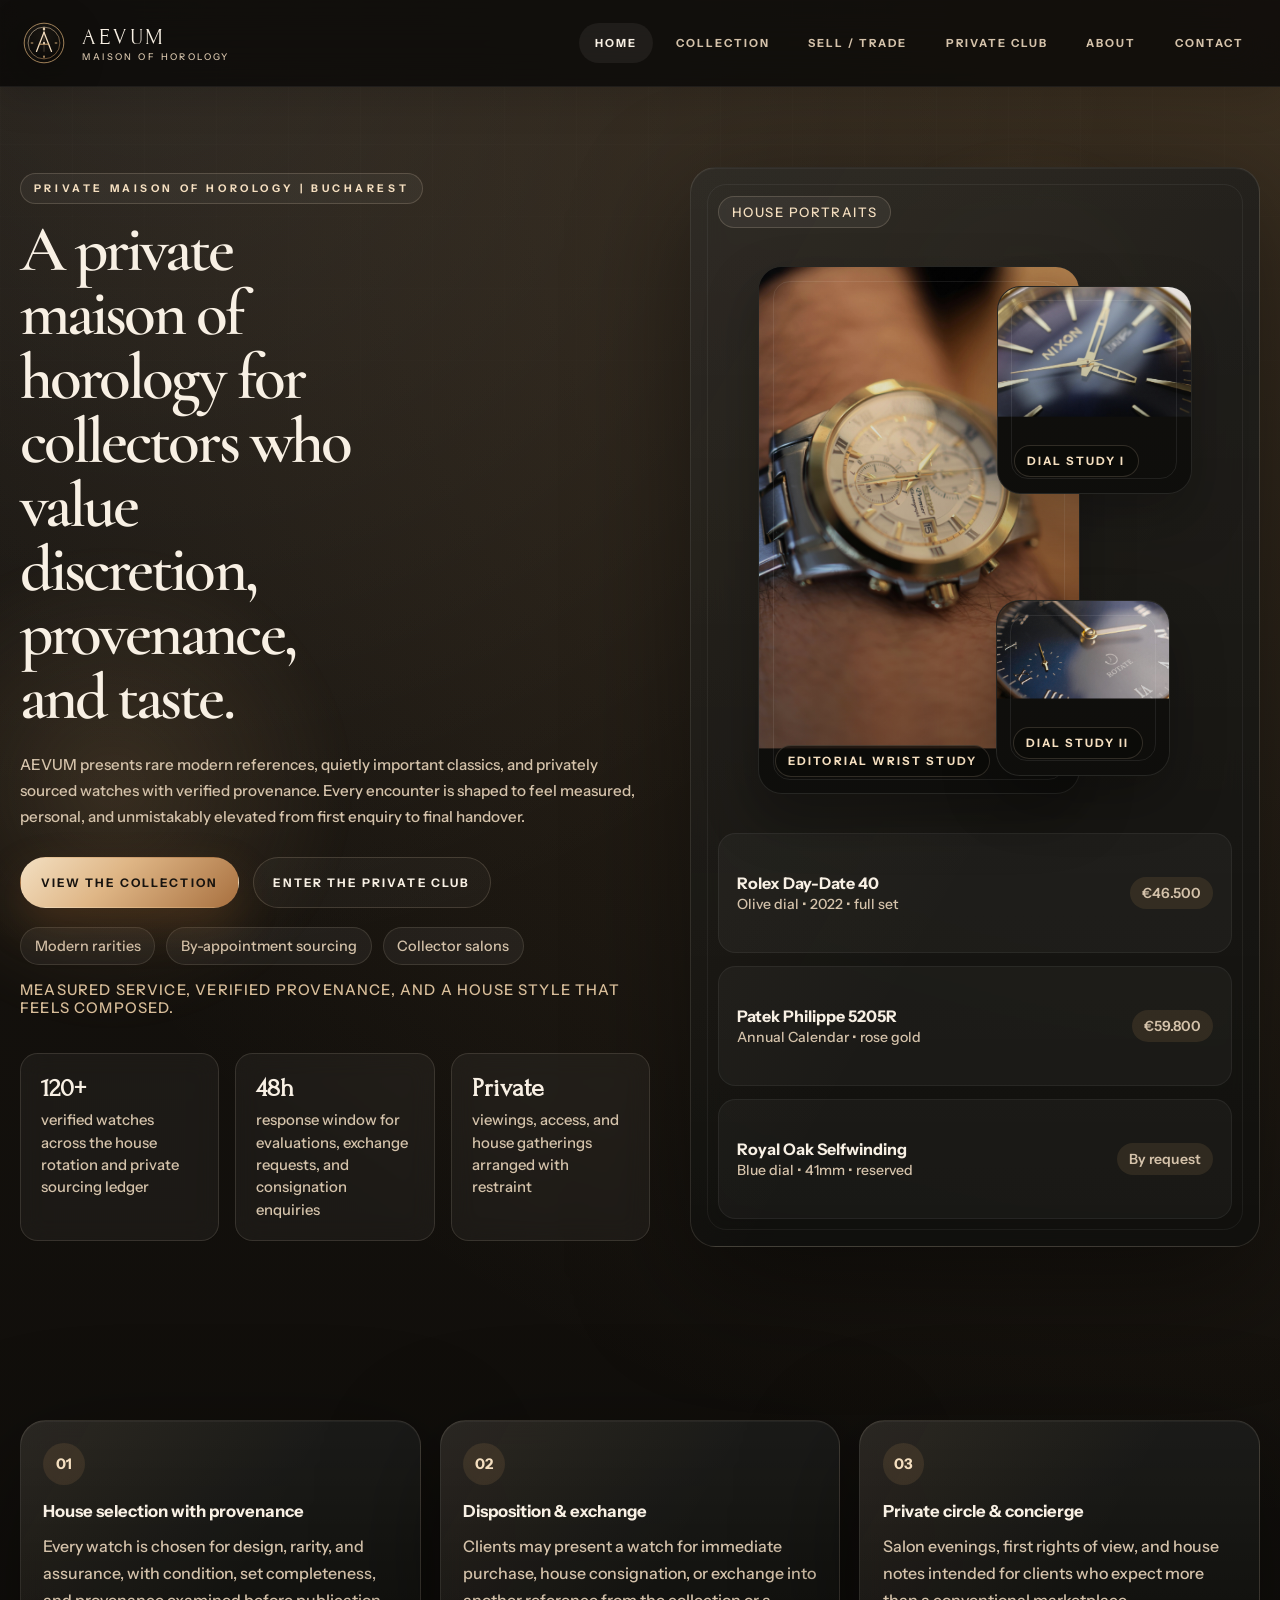
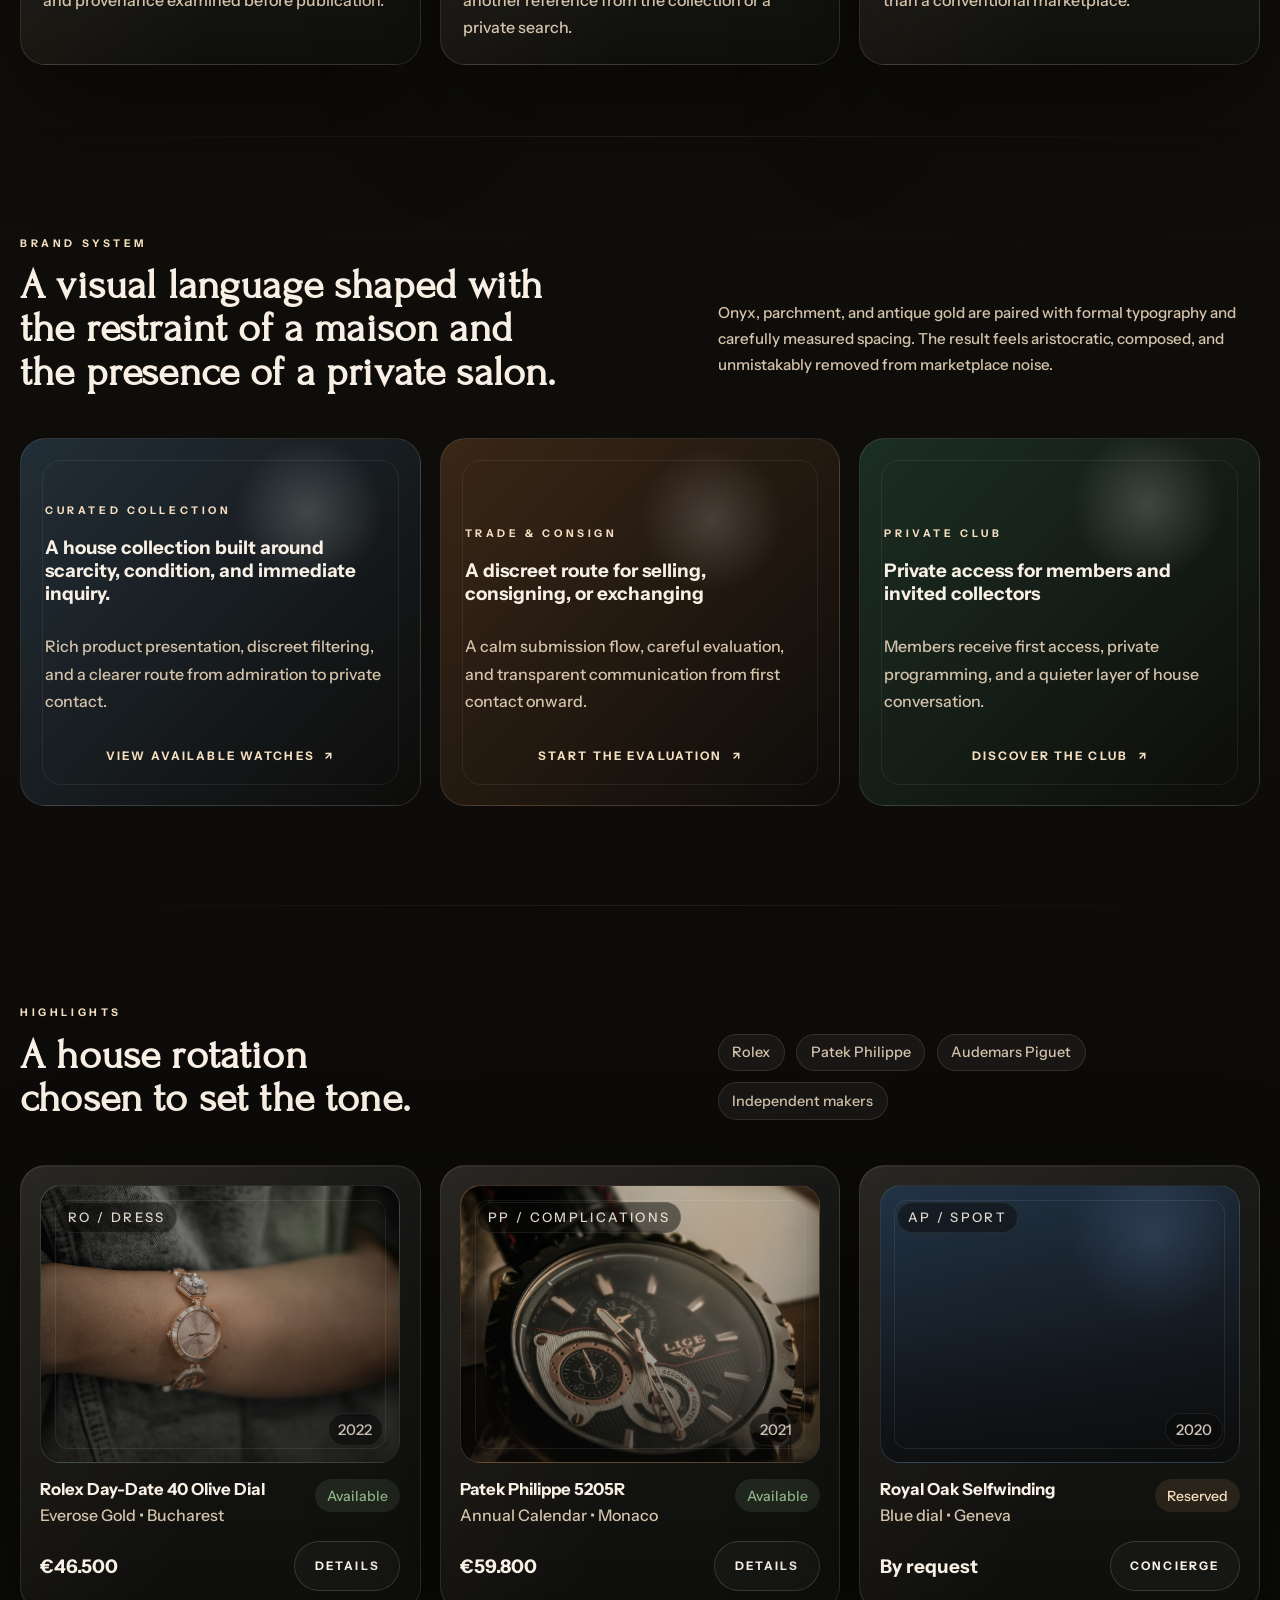
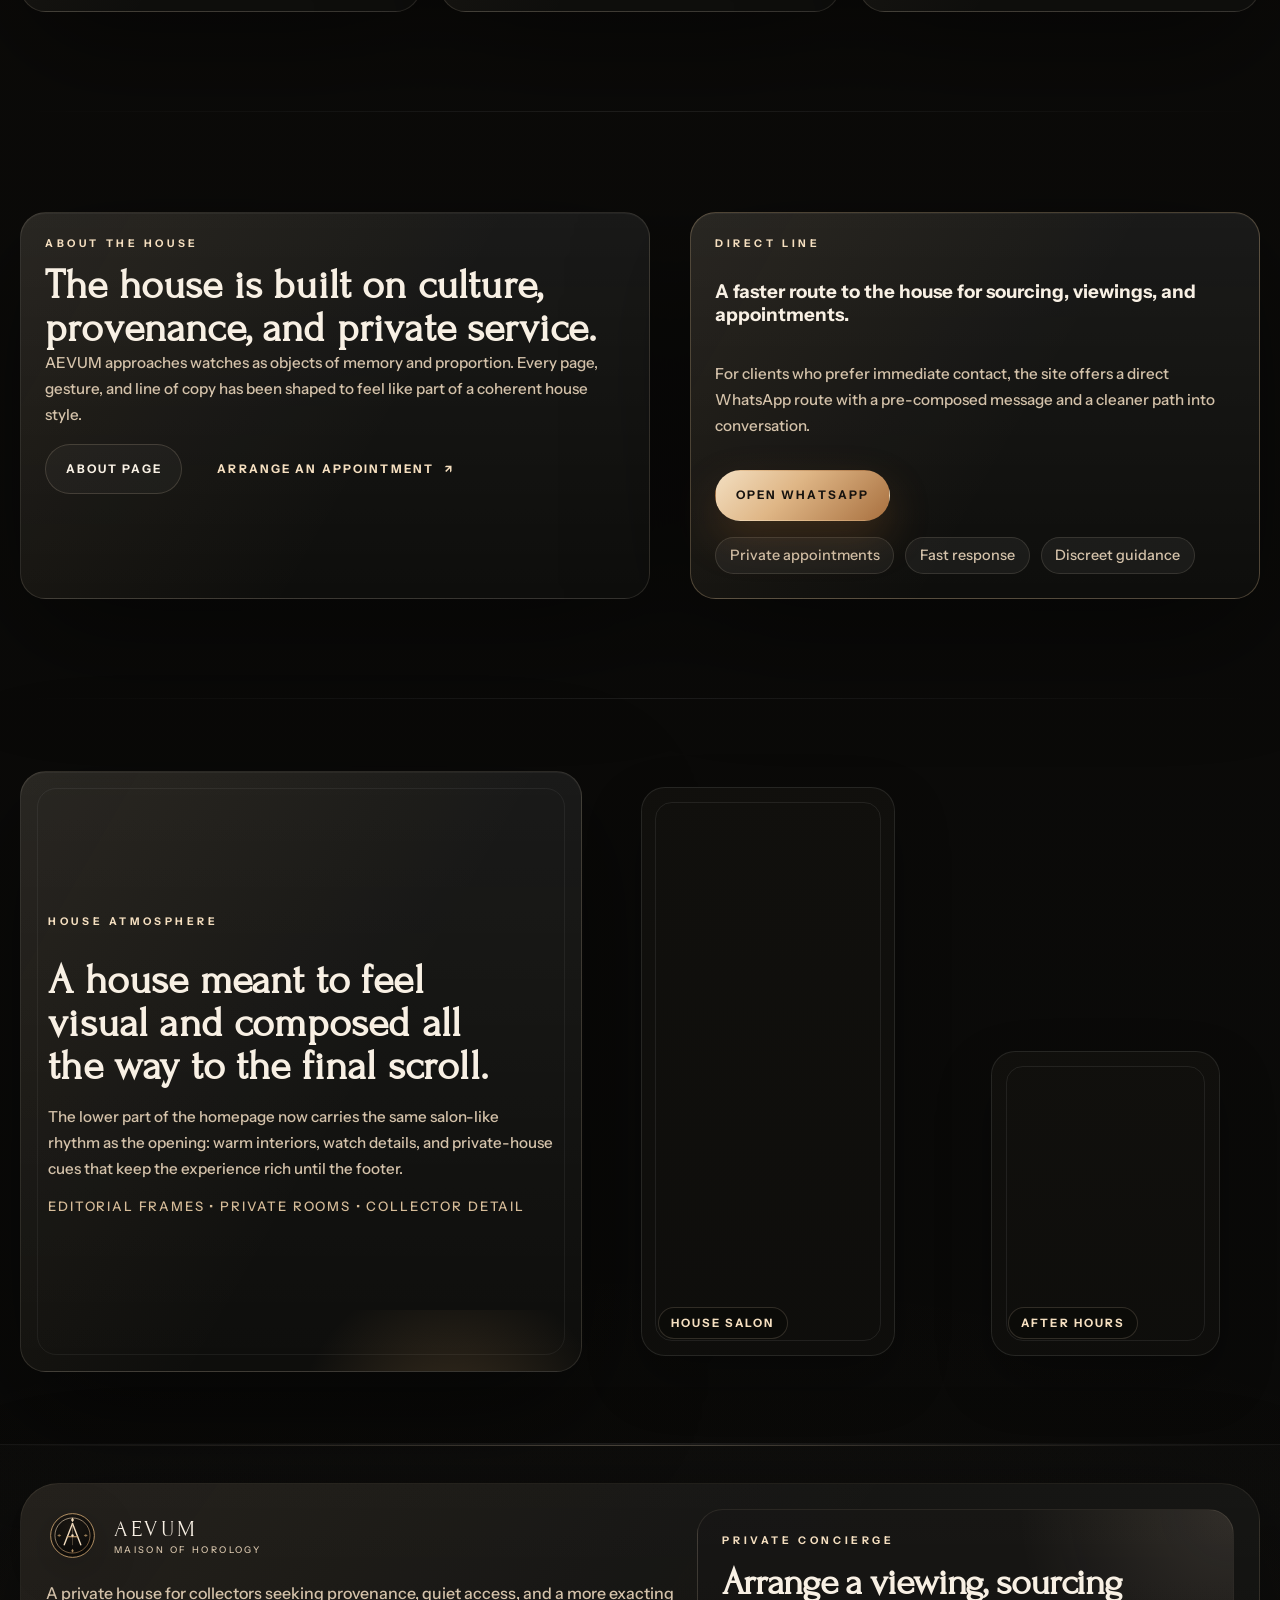
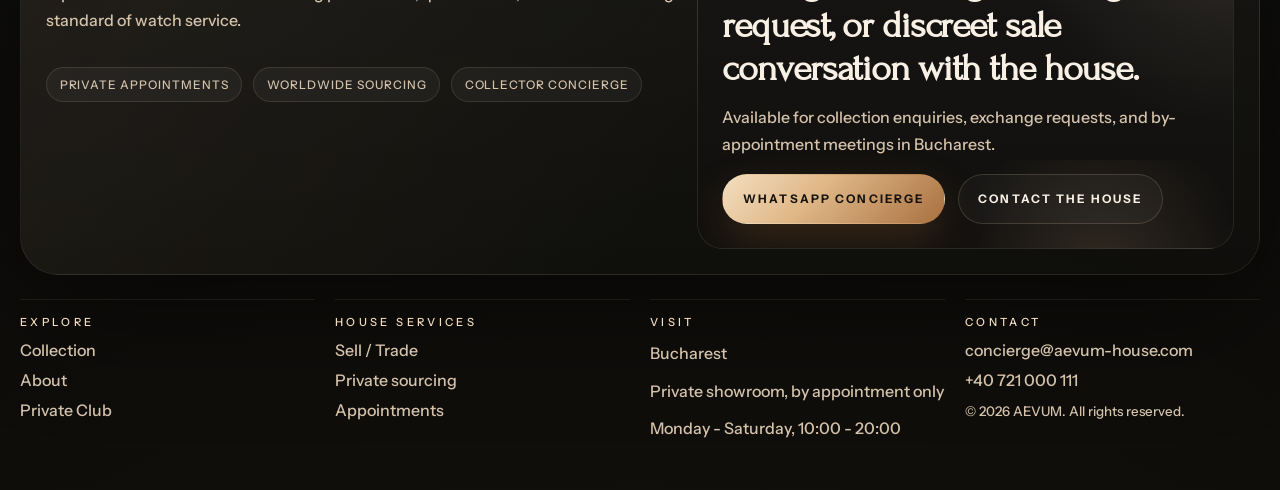
==== index.html @ 10b71a35 "Create luxury watch maison website" ====
<!DOCTYPE html>
<html lang="en">
  <head>
    <meta charset="UTF-8" />
    <meta name="viewport" content="width=device-width, initial-scale=1.0" />
    <title>AEVUM | Maison of Horology</title>
    <meta
      name="description"
      content="AEVUM is a private maison of horology for collectors seeking rare watches, verified provenance, and discreet service."
    />
    <meta name="theme-color" content="#0c0b09" />
    <meta property="og:type" content="website" />
    <meta property="og:site_name" content="AEVUM" />
    <meta property="og:title" content="AEVUM | Maison of Horology" />
    <meta
      property="og:description"
      content="AEVUM is a private maison of horology for collectors seeking rare watches, verified provenance, and discreet service."
    />
    <meta property="og:url" content="https://aevum-house.com/" />
    <meta property="og:image" content="https://aevum-house.com/assets/images/watch-dial-blue.jpg" />
    <meta property="og:image:alt" content="AEVUM luxury watch house editorial cover image." />
    <meta name="twitter:card" content="summary_large_image" />
    <meta name="twitter:title" content="AEVUM | Maison of Horology" />
    <meta
      name="twitter:description"
      content="AEVUM is a private maison of horology for collectors seeking rare watches, verified provenance, and discreet service."
    />
    <meta name="twitter:image" content="https://aevum-house.com/assets/images/watch-dial-blue.jpg" />
    <link rel="preconnect" href="https://fonts.googleapis.com" />
    <link rel="preconnect" href="https://fonts.gstatic.com" crossorigin />
    <link rel="icon" type="image/svg+xml" href="assets/images/brand-mark.svg" />
    <link rel="manifest" href="site.webmanifest" />
    <link rel="stylesheet" href="assets/styles/main.css" />
  </head>
  <body data-font-preset="grand">
    <header class="topbar">
      <div class="container nav-shell">
        <a class="brand" href="index.html" aria-label="AEVUM">
          <img class="brand-mark" src="assets/images/brand-mark.svg" alt="" />
          <span>
            <span class="brand-name">AEVUM</span>
            <span class="brand-subtitle">Maison of Horology</span>
          </span>
        </a>
        <button
          class="nav-toggle"
          type="button"
          aria-expanded="false"
          aria-controls="site-nav"
          data-nav-toggle
        >
          Menu
        </button>
        <nav class="site-nav" id="site-nav" data-site-nav>
          <a class="active" href="index.html">Home</a>
          <a href="catalog.html">Collection</a>
          <a href="sell-trade.html">Sell / Trade</a>
          <a href="club.html">Private Club</a>
          <a href="about.html">About</a>
          <a href="contact.html">Contact</a>
        </nav>
      </div>
    </header>

    <main>
      <section class="hero">
        <div class="container hero-layout">
          <div class="hero-copy" data-reveal>
            <p class="eyebrow">Private Maison of Horology | Bucharest</p>
            <h1 class="display home-hero-title">A private maison of horology for collectors who value discretion, provenance, and taste.</h1>
            <p class="lead">
              AEVUM presents rare modern references, quietly important classics, and privately sourced
              watches with verified provenance. Every encounter is shaped to feel measured, personal, and
              unmistakably elevated from first enquiry to final handover.
            </p>
            <div class="hero-actions">
              <a class="button primary" href="catalog.html">View the collection</a>
              <a class="button secondary" href="club.html">Enter the Private Club</a>
            </div>
            <div class="micro-list hero-notes">
              <span>Modern rarities</span>
              <span>By-appointment sourcing</span>
              <span>Collector salons</span>
            </div>
            <p class="hero-signoff">Measured service, verified provenance, and a house style that feels composed.</p>
            <div class="hero-stats">
              <div class="stat-card">
                <strong>120+</strong>
                <span>verified watches across the house rotation and private sourcing ledger</span>
              </div>
              <div class="stat-card">
                <strong>48h</strong>
                <span>response window for evaluations, exchange requests, and consignation enquiries</span>
              </div>
              <div class="stat-card">
                <strong>Private</strong>
                <span>viewings, access, and house gatherings arranged with restraint</span>
              </div>
            </div>
          </div>

          <div class="panel hero-panel" data-reveal>
            <span class="panel-kicker">House Portraits</span>
            <div class="photo-composition">
              <figure class="photo-frame main-shot">
                <img
                  src="assets/images/hero-wristwatch.jpg"
                  alt="A tailored sleeve and luxury wristwatch captured in warm editorial lighting."
                  loading="eager"
                  fetchpriority="high"
                />
                <figcaption class="image-label">Editorial Wrist Study</figcaption>
              </figure>
              <figure class="photo-frame floating-top">
                <img
                  src="assets/images/watch-dial-blue.jpg"
                  alt="Close study of a blue watch dial with gold markers and soft reflections."
                  loading="lazy"
                  decoding="async"
                />
                <figcaption class="image-label">Dial Study I</figcaption>
              </figure>
              <figure class="photo-frame floating-bottom">
                <img
                  src="assets/images/watch-dial-roman.jpg"
                  alt="Close study of a dark watch dial with Roman numerals and polished hands."
                  loading="lazy"
                  decoding="async"
                />
                <figcaption class="image-label">Dial Study II</figcaption>
              </figure>
            </div>
            <div class="rotator-list">
              <div class="rotator-item">
                <div>
                  <strong>Rolex Day-Date 40</strong>
                  <span>Olive dial • 2022 • full set</span>
                </div>
                <span class="price-tag">€46.500</span>
              </div>
              <div class="rotator-item">
                <div>
                  <strong>Patek Philippe 5205R</strong>
                  <span>Annual Calendar • rose gold</span>
                </div>
                <span class="price-tag">€59.800</span>
              </div>
              <div class="rotator-item">
                <div>
                  <strong>Royal Oak Selfwinding</strong>
                  <span>Blue dial • 41mm • reserved</span>
                </div>
                <span class="price-tag">By request</span>
              </div>
            </div>
          </div>
        </div>
      </section>

      <section class="section compact">
        <div class="container">
          <div class="feature-grid">
            <article class="feature-card" data-reveal>
              <span class="feature-icon">01</span>
              <h3>House selection with provenance</h3>
              <p>
                Every watch is chosen for design, rarity, and assurance, with condition, set completeness,
                and provenance examined before publication.
              </p>
            </article>
            <article class="feature-card" data-reveal>
              <span class="feature-icon">02</span>
              <h3>Disposition & exchange</h3>
              <p>
                Clients may present a watch for immediate purchase, house consignation, or exchange into
                another reference from the collection or a private search.
              </p>
            </article>
            <article class="feature-card" data-reveal>
              <span class="feature-icon">03</span>
              <h3>Private circle & concierge</h3>
              <p>
                Salon evenings, first rights of view, and house notes intended for clients who expect more
                than a conventional marketplace.
              </p>
            </article>
          </div>
        </div>
      </section>

      <section class="section">
        <div class="container">
          <div class="section-head">
            <div data-reveal>
              <p class="eyebrow">Brand System</p>
              <h2 class="section-title">A visual language shaped with the restraint of a maison and the presence of a private salon.</h2>
            </div>
            <p class="section-intro" data-reveal>
              Onyx, parchment, and antique gold are paired with formal typography and carefully measured
              spacing. The result feels aristocratic, composed, and unmistakably removed from marketplace noise.
            </p>
          </div>

          <div class="showcase-grid">
            <a class="showcase-card catalog" href="catalog.html" data-reveal>
              <p class="eyebrow">Curated Collection</p>
              <h3>A house collection built around scarcity, condition, and immediate inquiry.</h3>
              <p>
                Rich product presentation, discreet filtering, and a clearer route from admiration to private contact.
              </p>
              <span class="button ghost">View available watches</span>
            </a>
            <a class="showcase-card trade" href="sell-trade.html" data-reveal>
              <p class="eyebrow">Trade & Consign</p>
              <h3>A discreet route for selling, consigning, or exchanging</h3>
              <p>
                A calm submission flow, careful evaluation, and transparent communication from first contact onward.
              </p>
              <span class="button ghost">Start the evaluation</span>
            </a>
            <a class="showcase-card club" href="club.html" data-reveal>
              <p class="eyebrow">Private Club</p>
              <h3>Private access for members and invited collectors</h3>
              <p>
                Members receive first access, private programming, and a quieter layer of house conversation.
              </p>
              <span class="button ghost">Discover the club</span>
            </a>
          </div>
        </div>
      </section>

      <section class="section">
        <div class="container">
          <div class="split-head">
            <div data-reveal>
              <p class="eyebrow">Highlights</p>
              <h2 class="section-title">A house rotation chosen to set the tone.</h2>
            </div>
            <div class="pill-row" data-reveal>
              <span class="pill">Rolex</span>
              <span class="pill">Patek Philippe</span>
              <span class="pill">Audemars Piguet</span>
              <span class="pill">Independent makers</span>
            </div>
          </div>

          <div class="grid-3">
            <article class="catalog-card" data-reveal>
              <div class="watch-art olive" style="--watch-position: center 36%;">
                <img
                  src="assets/images/watches/rolex-day-date.jpg"
                  alt="Luxury watch photograph selected to represent the Rolex Day-Date 40 Olive Dial."
                  loading="lazy"
                  decoding="async"
                />
                <span class="watch-sigil">RO / Dress</span>
                <span class="watch-year">2022</span>
              </div>
              <div class="catalog-meta">
                <div>
                  <h3>Rolex Day-Date 40 Olive Dial</h3>
                  <p>Everose Gold • Bucharest</p>
                </div>
                <span class="status-badge">Available</span>
              </div>
              <div class="card-footer">
                <strong>€46.500</strong>
                <a class="button secondary" href="catalog.html">Details</a>
              </div>
            </article>
            <article class="catalog-card" data-reveal>
              <div class="watch-art gold" style="--watch-position: center 44%;">
                <img
                  src="assets/images/watches/patek-5205r.jpg"
                  alt="Representative luxury watch photograph for the Patek Philippe 5205R."
                  loading="lazy"
                  decoding="async"
                />
                <span class="watch-sigil">PP / Complications</span>
                <span class="watch-year">2021</span>
              </div>
              <div class="catalog-meta">
                <div>
                  <h3>Patek Philippe 5205R</h3>
                  <p>Annual Calendar • Monaco</p>
                </div>
                <span class="status-badge">Available</span>
              </div>
              <div class="card-footer">
                <strong>€59.800</strong>
                <a class="button secondary" href="catalog.html">Details</a>
              </div>
            </article>
            <article class="catalog-card" data-reveal>
              <div class="watch-art blue" style="--watch-position: center 42%;">
                <img
                  src="assets/images/watches/ap-royal-oak.jpg"
                  alt="Representative luxury watch photograph for the Audemars Piguet Royal Oak Selfwinding."
                  loading="lazy"
                  decoding="async"
                />
                <span class="watch-sigil">AP / Sport</span>
                <span class="watch-year">2020</span>
              </div>
              <div class="catalog-meta">
                <div>
                  <h3>Royal Oak Selfwinding</h3>
                  <p>Blue dial • Geneva</p>
                </div>
                <span class="status-badge reserved">Reserved</span>
              </div>
              <div class="card-footer">
                <strong>By request</strong>
                <a class="button secondary" href="contact.html">Concierge</a>
              </div>
            </article>
          </div>
        </div>
      </section>

      <section class="section">
        <div class="container cta-grid">
          <div class="cta-card" data-reveal>
            <p class="eyebrow">About the House</p>
            <h2 class="section-title">The house is built on culture, provenance, and private service.</h2>
            <p class="section-intro">
              AEVUM approaches watches as objects of memory and proportion. Every page, gesture, and line
              of copy has been shaped to feel like part of a coherent house style.
            </p>
            <div class="cta-actions">
              <a class="button secondary" href="about.html">About page</a>
              <a class="button ghost" href="contact.html">Arrange an appointment</a>
            </div>
          </div>
          <div class="whatsapp-card" data-reveal>
            <p class="eyebrow">Direct Line</p>
            <h3>A faster route to the house for sourcing, viewings, and appointments.</h3>
            <p class="section-intro">
              For clients who prefer immediate contact, the site offers a direct WhatsApp route with a
              pre-composed message and a cleaner path into conversation.
            </p>
            <a
              class="button primary"
              href="https://wa.me/40721000111?text=Hello%20AEVUM%2C%20I%20would%20like%20to%20discuss%20a%20watch."
              target="_blank"
              rel="noreferrer"
            >
              Open WhatsApp
            </a>
            <div class="trust-list">
              <span>Private appointments</span>
              <span>Fast response</span>
              <span>Discreet guidance</span>
            </div>
          </div>
        </div>
      </section>

      <section class="section compact">
        <div class="container closing-editorial">
          <div class="panel closing-copy" data-reveal>
            <p class="eyebrow">House Atmosphere</p>
            <h2 class="section-title">A house meant to feel visual and composed all the way to the final scroll.</h2>
            <p class="section-intro">
              The lower part of the homepage now carries the same salon-like rhythm as the opening: warm
              interiors, watch details, and private-house cues that keep the experience rich until the footer.
            </p>
            <p class="closing-note">Editorial frames • private rooms • collector detail</p>
          </div>
          <div class="closing-visual">
            <figure class="photo-frame" data-reveal>
              <img
                src="assets/images/showroom-lounge.jpg"
                alt="An elegant showroom interior prepared for private watch appointments."
                loading="lazy"
                decoding="async"
              />
              <figcaption class="image-label">House Salon</figcaption>
            </figure>
            <div class="closing-stack">
              <figure class="photo-frame" data-reveal>
                <img
                  src="assets/images/watch-dial-blue.jpg"
                  alt="A close study of a blue luxury watch dial with polished gold markers."
                  loading="lazy"
                  decoding="async"
                />
                <figcaption class="image-label">Signature Detail</figcaption>
              </figure>
              <figure class="photo-frame" data-reveal>
                <img
                  src="assets/images/private-lounge.jpg"
                  alt="A softly lit private lounge with an intimate members-club atmosphere."
                  loading="lazy"
                  decoding="async"
                />
                <figcaption class="image-label">After Hours</figcaption>
              </figure>
            </div>
          </div>
        </div>
      </section>
    </main>

    <footer class="footer">
      <div class="container footer-shell">
        <div class="footer-top">
          <div class="footer-brand-block">
            <a class="brand footer-brand" href="index.html" aria-label="AEVUM">
              <img class="brand-mark" src="assets/images/brand-mark.svg" alt="" />
              <span>
                <span class="brand-name">AEVUM</span>
                <span class="brand-subtitle">Maison of Horology</span>
              </span>
            </a>
            <p class="footer-copy">
              A private house for collectors seeking provenance, quiet access, and a more exacting standard of watch service.
            </p>
            <div class="footer-badges">
              <span>Private appointments</span>
              <span>Worldwide sourcing</span>
              <span>Collector concierge</span>
            </div>
          </div>
          <div class="footer-invite">
            <p class="eyebrow">Private Concierge</p>
            <h2>Arrange a viewing, sourcing request, or discreet sale conversation with the house.</h2>
            <p class="footer-meta-line">
              Available for collection enquiries, exchange requests, and by-appointment meetings in Bucharest.
            </p>
            <div class="footer-actions">
              <a
                class="button primary"
                href="https://wa.me/40721000111?text=Hello%20AEVUM%2C%20I%20would%20like%20to%20arrange%20a%20private%20appointment."
                target="_blank"
                rel="noreferrer"
              >
                WhatsApp concierge
              </a>
              <a class="button secondary" href="contact.html">Contact the house</a>
            </div>
          </div>
        </div>
        <div class="footer-bottom">
          <div class="footer-column">
            <p class="footer-heading">Explore</p>
            <a href="catalog.html">Collection</a>
            <a href="about.html">About</a>
            <a href="club.html">Private Club</a>
          </div>
          <div class="footer-column">
            <p class="footer-heading">House Services</p>
            <a href="sell-trade.html">Sell / Trade</a>
            <a href="contact.html">Private sourcing</a>
            <a href="contact.html">Appointments</a>
          </div>
          <div class="footer-column">
            <p class="footer-heading">Visit</p>
            <span class="footer-meta-line">Bucharest</span>
            <span class="footer-meta-line">Private showroom, by appointment only</span>
            <span class="footer-meta-line">Monday - Saturday, 10:00 - 20:00</span>
          </div>
          <div class="footer-column">
            <p class="footer-heading">Contact</p>
            <a href="mailto:concierge@aevum-house.com">concierge@aevum-house.com</a>
            <a href="https://wa.me/40721000111" target="_blank" rel="noreferrer">+40 721 000 111</a>
            <small>© <span data-year></span> AEVUM. All rights reserved.</small>
          </div>
        </div>
      </div>
    </footer>

    <script src="assets/scripts/site.js"></script>
  </body>
</html>
---- assets/styles/main.css ----
@import url("https://fonts.googleapis.com/css2?family=Bodoni+Moda:opsz,wght@6..96,500;6..96,600;6..96,700;6..96,800&family=Cormorant+Garamond:wght@500;600;700&family=Forum&family=Hanken+Grotesk:wght@400;500;600;700;800&family=Instrument+Sans:wght@400;500;600;700&family=Prata&display=swap");

:root {
  --bg: #0c0b09;
  --bg-2: #15120e;
  --surface: rgba(24, 21, 17, 0.88);
  --surface-strong: rgba(18, 17, 15, 0.96);
  --panel: rgba(255, 255, 255, 0.05);
  --panel-strong: rgba(255, 255, 255, 0.1);
  --line: rgba(249, 236, 214, 0.12);
  --line-strong: rgba(249, 236, 214, 0.2);
  --text: #f8f0e4;
  --muted: #cab89d;
  --accent: #d8ab72;
  --accent-strong: #f2d5ad;
  --accent-deep: #8c5b31;
  --success: #90ba8d;
  --danger: #d28d7b;
  --shadow: 0 30px 90px rgba(0, 0, 0, 0.42);
  --radius-sm: 0.75rem;
  --radius-md: 1.1rem;
  --radius-lg: 1.6rem;
  --radius-xl: 2.2rem;
  --container: min(1240px, calc(100% - 2rem));
  --font-display: "Bodoni Moda", "Didot", "Baskerville", "Times New Roman", serif;
  --font-body: "Instrument Sans", "Avenir Next", "Segoe UI", "Helvetica Neue", sans-serif;
  --display-line: 0.94;
  --display-spacing: -0.035em;
  --title-line: 0.98;
  --title-spacing: -0.03em;
  --brand-spacing: 0.08em;
}

/* Swap data-font-preset on <body> to compare luxury directions. */
body[data-font-preset="editorial"] {
  --font-display: "Bodoni Moda", "Didot", "Baskerville", "Times New Roman", serif;
  --font-body: "Instrument Sans", "Avenir Next", "Segoe UI", "Helvetica Neue", sans-serif;
  --display-line: 0.94;
  --display-spacing: -0.035em;
  --title-line: 0.98;
  --title-spacing: -0.03em;
  --brand-spacing: 0.08em;
}

body[data-font-preset="quiet"] {
  --font-display: "Cormorant Garamond", "Iowan Old Style", "Palatino Linotype", "Book Antiqua", serif;
  --font-body: "Hanken Grotesk", "Avenir Next", "Segoe UI", "Helvetica Neue", sans-serif;
  --display-line: 0.9;
  --display-spacing: -0.05em;
  --title-line: 0.95;
  --title-spacing: -0.04em;
  --brand-spacing: 0.12em;
}

body[data-font-preset="grand"] {
  --font-display: "Forum", "Prata", "Didot", "Baskerville", "Times New Roman", serif;
  --font-body: "Instrument Sans", "Hanken Grotesk", "Avenir Next", "Segoe UI", "Helvetica Neue", sans-serif;
  --display-line: 0.92;
  --display-spacing: 0.005em;
  --title-line: 1.02;
  --title-spacing: 0.004em;
  --brand-spacing: 0.12em;
  --accent: #deb686;
  --accent-strong: #f5dfc0;
  --muted: #d4c2aa;
  --shadow: 0 36px 120px rgba(0, 0, 0, 0.46);
}

body[data-font-preset="grand"] .topbar {
  background: rgba(10, 9, 8, 0.82);
}

body[data-font-preset="grand"] .topbar.is-scrolled {
  background: rgba(8, 7, 6, 0.94);
}

body[data-font-preset="grand"] .eyebrow {
  font-size: 0.66rem;
  letter-spacing: 0.34em;
  color: var(--accent-strong);
}

body[data-font-preset="grand"] .site-nav a,
body[data-font-preset="grand"] .button,
body[data-font-preset="grand"] .brand-subtitle {
  letter-spacing: 0.18em;
}

body[data-font-preset="grand"] .display {
  font-size: clamp(2.9rem, 5.9vw, 5.8rem);
}

body[data-font-preset="grand"] .home-hero-title {
  font-size: clamp(2.55rem, 5.1vw, 4.85rem);
  line-height: 0.98;
  letter-spacing: -0.045em;
}

body[data-font-preset="grand"] .section-title {
  font-size: clamp(1.95rem, 3.3vw, 3.15rem);
}

body[data-font-preset="grand"] .section-intro,
body[data-font-preset="grand"] .lede,
body[data-font-preset="grand"] .lead,
body[data-font-preset="grand"] .page-intro p {
  font-size: 0.95rem;
  line-height: 1.72;
}

body[data-font-preset="grand"] .site-nav a {
  font-size: 0.7rem;
}

body[data-font-preset="grand"] .button {
  min-height: 3.15rem;
  padding: 0.88rem 1.22rem;
  font-size: 0.74rem;
}

body[data-font-preset="grand"] .brand-name {
  font-size: 1.42rem;
}

body[data-font-preset="grand"] .brand-subtitle {
  font-size: 0.58rem;
  letter-spacing: 0.26em;
}

body[data-font-preset="grand"] .feature-card h3,
body[data-font-preset="grand"] .event-card h3,
body[data-font-preset="grand"] .membership-card h3,
body[data-font-preset="grand"] .info-card h3,
body[data-font-preset="grand"] .timeline-card h3,
body[data-font-preset="grand"] .card h3,
body[data-font-preset="grand"] .quote-card h3,
body[data-font-preset="grand"] .catalog-meta h3 {
  font-size: 1.04rem;
}

body[data-font-preset="grand"] .quote-card blockquote {
  font-size: clamp(1.55rem, 2.7vw, 2.2rem);
}

body[data-font-preset="grand"] .page-intro,
body[data-font-preset="grand"] .panel,
body[data-font-preset="grand"] .card,
body[data-font-preset="grand"] .feature-card,
body[data-font-preset="grand"] .event-card,
body[data-font-preset="grand"] .membership-card,
body[data-font-preset="grand"] .info-card,
body[data-font-preset="grand"] .timeline-card,
body[data-font-preset="grand"] .quote-card,
body[data-font-preset="grand"] .catalog-card,
body[data-font-preset="grand"] .form-card,
body[data-font-preset="grand"] .contact-panel,
body[data-font-preset="grand"] .cta-card,
body[data-font-preset="grand"] .whatsapp-card {
  background:
    linear-gradient(180deg, rgba(255, 255, 255, 0.07), rgba(255, 255, 255, 0.02)),
    linear-gradient(120deg, rgba(222, 182, 134, 0.08), transparent 58%),
    rgba(10, 10, 8, 0.84);
  box-shadow: var(--shadow), inset 0 1px 0 rgba(255, 255, 255, 0.045);
}

body[data-font-preset="grand"] .page-intro {
  position: relative;
  overflow: hidden;
}

body[data-font-preset="grand"] .page-intro::before {
  content: "";
  position: absolute;
  inset: 0.95rem;
  border-radius: calc(var(--radius-xl) - 0.45rem);
  border: 1px solid rgba(245, 223, 192, 0.12);
  pointer-events: none;
}

body[data-font-preset="grand"] .button.primary {
  background: linear-gradient(135deg, #f3dfc1 0%, #dfb686 42%, #a8703f 100%);
  box-shadow: 0 18px 42px rgba(142, 90, 40, 0.3);
}

body[data-font-preset="grand"] .button.secondary {
  background: rgba(255, 255, 255, 0.03);
  border-color: rgba(245, 223, 192, 0.16);
}

body[data-font-preset="grand"] .hero-copy .eyebrow,
body[data-font-preset="grand"] .panel-kicker,
body[data-font-preset="grand"] .status-badge,
body[data-font-preset="grand"] .status-badge.reserved,
body[data-font-preset="grand"] .price-tag {
  border-color: rgba(245, 223, 192, 0.18);
}

body[data-font-preset="grand"] .showcase-card {
  min-height: 23rem;
}

body[data-font-preset="grand"] .quote-card blockquote {
  font-size: clamp(1.7rem, 3vw, 2.5rem);
  line-height: 1.14;
}

*,
*::before,
*::after {
  box-sizing: border-box;
}

html {
  scroll-behavior: smooth;
}

body {
  margin: 0;
  min-height: 100vh;
  font-family: var(--font-body);
  font-weight: 500;
  color: var(--text);
  background:
    radial-gradient(circle at top right, rgba(216, 171, 114, 0.2), transparent 28%),
    radial-gradient(circle at 12% 0%, rgba(255, 255, 255, 0.08), transparent 18%),
    radial-gradient(circle at 50% 120%, rgba(216, 171, 114, 0.08), transparent 30%),
    linear-gradient(180deg, #17130e 0%, var(--bg) 50%, #090908 100%);
  position: relative;
  overflow-x: hidden;
}

body::before {
  content: "";
  position: fixed;
  inset: 0;
  pointer-events: none;
  background-image:
    linear-gradient(rgba(255, 255, 255, 0.025) 1px, transparent 1px),
    linear-gradient(90deg, rgba(255, 255, 255, 0.025) 1px, transparent 1px);
  background-size: 72px 72px;
  mask-image: linear-gradient(180deg, rgba(0, 0, 0, 0.55), transparent 85%);
}

body::after {
  content: "";
  position: fixed;
  inset: auto auto -10rem -10rem;
  width: 34rem;
  height: 34rem;
  border-radius: 50%;
  background: radial-gradient(circle, rgba(216, 171, 114, 0.16), transparent 62%);
  pointer-events: none;
  filter: blur(10px);
}

::selection {
  background: rgba(209, 160, 100, 0.3);
}

h1,
h2,
h3,
h4,
p {
  margin-top: 0;
}

h1,
h2 {
  font-family: var(--font-display);
  font-optical-sizing: auto;
  letter-spacing: -0.03em;
}

a {
  color: inherit;
  text-decoration: none;
}

img {
  display: block;
  max-width: 100%;
}

button,
input,
select,
textarea {
  font: inherit;
}

button {
  border: 0;
  cursor: pointer;
}

main {
  display: block;
}

.container {
  width: var(--container);
  margin-inline: auto;
}

.section {
  padding: 6.25rem 0;
  position: relative;
}

.section.compact {
  padding: 4.5rem 0;
}

.section::after {
  content: "";
  position: absolute;
  left: 50%;
  bottom: 0;
  width: min(100%, 1240px);
  height: 1px;
  transform: translateX(-50%);
  background: linear-gradient(90deg, transparent, rgba(255, 255, 255, 0.08), transparent);
}

.eyebrow {
  margin: 0 0 0.9rem;
  color: var(--accent-strong);
  font-size: 0.76rem;
  font-weight: 700;
  letter-spacing: 0.28em;
  text-transform: uppercase;
}

.display {
  margin: 0;
  font-family: var(--font-display);
  font-size: clamp(3.3rem, 6.8vw, 6.6rem);
  line-height: var(--display-line);
  letter-spacing: var(--display-spacing);
  text-wrap: balance;
}

.home-hero-title {
  font-family: "Cormorant Garamond", "Forum", "Prata", "Didot", serif;
  font-size: clamp(2.7rem, 5.6vw, 5.1rem);
  font-weight: 600;
  line-height: 0.96;
  letter-spacing: -0.04em;
  max-width: 11.6ch;
  text-wrap: balance;
}

.section-title {
  margin: 0;
  font-family: var(--font-display);
  font-size: clamp(2.2rem, 4vw, 3.8rem);
  line-height: var(--title-line);
  letter-spacing: var(--title-spacing);
  text-wrap: balance;
}

.section-intro,
.lede,
.lead,
.page-intro p {
  color: var(--muted);
  line-height: 1.75;
  font-size: 1.02rem;
}

.section-head,
.split-head,
.page-intro {
  display: grid;
  grid-template-columns: minmax(0, 1.1fr) minmax(0, 0.9fr);
  gap: 2.2rem;
  align-items: end;
  margin-bottom: 2.8rem;
}

.page-intro {
  padding: 2.15rem;
  border-radius: var(--radius-xl);
  background:
    linear-gradient(180deg, rgba(255, 255, 255, 0.05), rgba(255, 255, 255, 0.025)),
    rgba(11, 10, 8, 0.7);
  border: 1px solid var(--line);
  box-shadow: var(--shadow);
}

.topbar {
  position: sticky;
  top: 0;
  z-index: 20;
  backdrop-filter: blur(20px);
  background: rgba(12, 11, 9, 0.72);
  border-bottom: 1px solid rgba(255, 255, 255, 0.06);
  box-shadow: 0 10px 40px rgba(0, 0, 0, 0.14);
  transition: background 280ms ease, border-color 280ms ease, box-shadow 280ms ease;
}

.topbar.is-scrolled {
  background: rgba(9, 8, 7, 0.9);
  border-bottom-color: rgba(245, 223, 192, 0.12);
  box-shadow: 0 18px 46px rgba(0, 0, 0, 0.24);
}

.nav-shell {
  display: flex;
  align-items: center;
  justify-content: space-between;
  gap: 1rem;
  min-height: 5.4rem;
}

.brand {
  display: inline-flex;
  align-items: center;
  gap: 0.9rem;
}

.brand-mark {
  width: 3rem;
  height: 3rem;
  flex-shrink: 0;
  filter: drop-shadow(0 10px 22px rgba(0, 0, 0, 0.22));
}

.brand-name,
.brand-subtitle {
  display: block;
}

.brand-name {
  font-family: var(--font-display);
  font-size: 1.58rem;
  letter-spacing: var(--brand-spacing);
  font-optical-sizing: auto;
}

.brand-subtitle {
  margin-top: 0.1rem;
  color: var(--muted);
  font-size: 0.66rem;
  letter-spacing: 0.24em;
  text-transform: uppercase;
}

.nav-toggle {
  display: none;
  align-items: center;
  justify-content: center;
  width: 3rem;
  height: 3rem;
  border-radius: 999px;
  background: var(--panel);
  color: var(--text);
  border: 1px solid var(--line);
}

.site-nav {
  display: flex;
  align-items: center;
  gap: 0.4rem;
}

.site-nav a {
  padding: 0.8rem 1rem;
  border-radius: 999px;
  color: var(--muted);
  font-size: 0.78rem;
  font-weight: 700;
  letter-spacing: 0.14em;
  text-transform: uppercase;
  transition: 180ms ease;
}

.site-nav a:hover,
.site-nav a.active {
  color: var(--text);
  background: rgba(255, 255, 255, 0.06);
}

.button-row,
.hero-actions,
.cta-actions {
  display: flex;
  flex-wrap: wrap;
  gap: 0.9rem;
  align-items: center;
}

.button {
  position: relative;
  display: inline-flex;
  align-items: center;
  justify-content: center;
  gap: 0.6rem;
  min-height: 3.5rem;
  padding: 0.95rem 1.45rem;
  border-radius: 999px;
  font-size: 0.86rem;
  font-weight: 800;
  letter-spacing: 0.08em;
  color: inherit;
  text-decoration: none;
  text-transform: uppercase;
  border: 1px solid transparent;
  cursor: pointer;
  transition: transform 180ms ease, background 180ms ease, border-color 180ms ease, box-shadow 180ms ease;
  overflow: hidden;
}

.button:hover {
  transform: translateY(-2px);
}

.button::before {
  content: "";
  position: absolute;
  inset: -120% auto auto -30%;
  width: 42%;
  height: 320%;
  transform: rotate(24deg);
  background: linear-gradient(180deg, transparent, rgba(255, 255, 255, 0.32), transparent);
  opacity: 0;
  transition: opacity 260ms ease;
}

.button.primary {
  background: linear-gradient(135deg, #f1d6b0 0%, var(--accent) 30%, #a76a35 100%);
  color: #17130f;
  box-shadow: 0 16px 34px rgba(168, 104, 45, 0.28);
}

.button:hover::before {
  opacity: 1;
  animation: buttonSheen 1200ms ease;
}

.button.secondary {
  background: rgba(255, 255, 255, 0.045);
  border: 1px solid var(--line);
}

.button.ghost {
  padding-inline: 0;
  min-height: auto;
  border-radius: 0;
  color: var(--accent-strong);
  letter-spacing: 0.14em;
}

.button.ghost::before {
  content: none;
}

.button.ghost::after {
  content: "↗";
  font-size: 0.92em;
}

.hero {
  padding: 5rem 0 6.3rem;
  position: relative;
}

.hero::before {
  content: "";
  position: absolute;
  inset: 2rem 4% auto auto;
  width: 26rem;
  height: 26rem;
  border-radius: 50%;
  background: radial-gradient(circle, rgba(216, 171, 114, 0.16), transparent 63%);
  filter: blur(10px);
  pointer-events: none;
}

.hero-layout,
.two-up,
.cta-grid,
.contact-grid,
.story-grid {
  display: grid;
  grid-template-columns: minmax(0, 1.05fr) minmax(0, 0.95fr);
  gap: 2.5rem;
  align-items: stretch;
}

.hero-copy {
  display: flex;
  flex-direction: column;
  justify-content: center;
  position: relative;
  z-index: 1;
  padding-block: 0.35rem;
}

.hero-copy .eyebrow {
  width: fit-content;
  padding: 0.5rem 0.8rem;
  border-radius: 999px;
  background: rgba(255, 255, 255, 0.045);
  border: 1px solid var(--line);
}

.hero-copy .lead {
  max-width: 39rem;
  margin: 1.35rem 0 1.7rem;
  font-size: 1.06rem;
  line-height: 1.9;
}

.hero-notes {
  margin-top: 1.2rem;
}

.hero-signoff {
  max-width: 38rem;
  margin: 1rem 0 0;
  color: rgba(242, 213, 173, 0.88);
  font-size: 0.92rem;
  letter-spacing: 0.08em;
  text-transform: uppercase;
}

.hero-stats {
  display: grid;
  grid-template-columns: repeat(3, minmax(0, 1fr));
  gap: 1rem;
  margin-top: 2.25rem;
}

.stat-card,
.mini-stat {
  padding: 1.22rem 1.25rem;
  border-radius: var(--radius-md);
  background: rgba(255, 255, 255, 0.045);
  border: 1px solid var(--line);
  backdrop-filter: blur(12px);
}

.stat-card strong,
.mini-stat strong {
  display: block;
  font-family: var(--font-display);
  font-size: 1.65rem;
  margin-bottom: 0.4rem;
}

.stat-card span,
.mini-stat span {
  color: var(--muted);
  font-size: 0.93rem;
  line-height: 1.5;
}

.panel {
  position: relative;
  padding: 1.7rem;
  border-radius: var(--radius-lg);
  background:
    linear-gradient(180deg, rgba(255, 255, 255, 0.08), rgba(255, 255, 255, 0.025)),
    rgba(10, 10, 9, 0.78);
  border: 1px solid var(--line);
  box-shadow: var(--shadow);
  overflow: hidden;
  backdrop-filter: blur(16px);
}

.panel::before {
  content: "";
  position: absolute;
  inset: 1rem;
  border-radius: calc(var(--radius-lg) - 0.4rem);
  border: 1px solid rgba(255, 255, 255, 0.06);
  pointer-events: none;
}

.panel::after {
  content: "";
  position: absolute;
  inset: auto -12% -30% 42%;
  height: 15rem;
  background: radial-gradient(circle, rgba(209, 160, 100, 0.22) 0%, transparent 68%);
  pointer-events: none;
}

.hero-panel {
  display: grid;
  grid-template-rows: auto auto 1fr;
  gap: 1.4rem;
  min-height: 100%;
}

.photo-composition {
  position: relative;
  min-height: 33rem;
  padding-right: 7rem;
}

.photo-frame {
  position: relative;
  overflow: hidden;
  border-radius: calc(var(--radius-lg) - 0.1rem);
  border: 1px solid rgba(255, 255, 255, 0.09);
  background: #11100d;
  box-shadow: 0 24px 54px rgba(0, 0, 0, 0.28);
  transform-style: preserve-3d;
  transition: transform 320ms ease, box-shadow 320ms ease, border-color 320ms ease;
}

.photo-frame::before {
  content: "";
  position: absolute;
  inset: 0.85rem;
  border-radius: calc(var(--radius-lg) - 0.55rem);
  border: 1px solid rgba(255, 255, 255, 0.08);
  pointer-events: none;
  z-index: 2;
}

.photo-frame::after {
  content: "";
  position: absolute;
  inset: 0;
  background: linear-gradient(180deg, rgba(10, 10, 9, 0.04), rgba(10, 10, 9, 0.38));
  pointer-events: none;
}

.photo-frame img {
  width: 100%;
  height: 100%;
  object-fit: cover;
  transform: scale(1.01);
  transition: transform 420ms ease;
}

.photo-frame:hover {
  transform: translateY(-4px);
  border-color: rgba(245, 223, 192, 0.16);
  box-shadow: 0 28px 68px rgba(0, 0, 0, 0.34);
}

.photo-frame:hover img {
  transform: scale(1.05);
}

.photo-frame.main-shot {
  min-height: 33rem;
}

.photo-frame.main-shot img {
  object-position: center 34%;
}

.photo-frame.floating-top,
.photo-frame.floating-bottom {
  position: absolute;
  right: 0;
  width: 38%;
}

.photo-frame.floating-top {
  top: 1.2rem;
  min-height: 13rem;
}

.photo-frame.floating-bottom {
  right: 1.35rem;
  bottom: 1.15rem;
  width: 34%;
  min-height: 11rem;
}

.image-label {
  position: absolute;
  left: 1rem;
  bottom: 1rem;
  z-index: 3;
  display: inline-flex;
  align-items: center;
  gap: 0.45rem;
  padding: 0.5rem 0.75rem;
  border-radius: 999px;
  background: rgba(11, 10, 8, 0.7);
  border: 1px solid rgba(245, 223, 192, 0.16);
  color: var(--accent-strong);
  font-size: 0.72rem;
  font-weight: 700;
  letter-spacing: 0.18em;
  text-transform: uppercase;
}

.panel-kicker {
  display: inline-flex;
  align-items: center;
  gap: 0.55rem;
  width: fit-content;
  padding: 0.45rem 0.8rem;
  border-radius: 999px;
  background: rgba(255, 255, 255, 0.05);
  border: 1px solid var(--line);
  color: var(--accent-strong);
  font-size: 0.82rem;
  letter-spacing: 0.11em;
  text-transform: uppercase;
}

.orbital-stack {
  position: relative;
  min-height: 20rem;
  border-radius: var(--radius-lg);
  background:
    radial-gradient(circle at 50% 45%, rgba(255, 255, 255, 0.08), transparent 32%),
    radial-gradient(circle at 30% 20%, rgba(216, 171, 114, 0.14), transparent 24%),
    linear-gradient(160deg, rgba(255, 255, 255, 0.07), rgba(255, 255, 255, 0.02)),
    #11100d;
  border: 1px solid rgba(255, 255, 255, 0.08);
  overflow: hidden;
}

.orbital-stack::before,
.orbital-stack::after {
  content: "";
  position: absolute;
  inset: 14% auto auto 14%;
  width: 14rem;
  aspect-ratio: 1;
  border-radius: 50%;
  border: 1px solid rgba(255, 255, 255, 0.14);
}

.orbital-stack::after {
  inset: auto 8% 10% auto;
  width: 10rem;
}

.dial {
  position: absolute;
  border-radius: 50%;
  box-shadow: inset 0 0 0 1px rgba(255, 255, 255, 0.09);
  animation: orbitalFloat 9s ease-in-out infinite;
}

.dial::before,
.dial::after {
  content: "";
  position: absolute;
  inset: 50%;
  transform-origin: center left;
  border-radius: 999px;
}

.dial::before {
  width: 31%;
  height: 2px;
  background: rgba(246, 237, 222, 0.9);
}

.dial::after {
  width: 24%;
  height: 2px;
  background: rgba(209, 160, 100, 0.9);
  transform: rotate(72deg);
}

.dial.large {
  inset: 18% auto auto 14%;
  width: 15rem;
  background:
    radial-gradient(circle at 35% 30%, rgba(255, 255, 255, 0.18), transparent 22%),
    radial-gradient(circle, rgba(209, 160, 100, 0.15), transparent 64%),
    linear-gradient(160deg, #262017 0%, #13110e 100%);
}

.dial.medium {
  inset: auto 10% 12% auto;
  width: 10.5rem;
  background:
    radial-gradient(circle at 30% 20%, rgba(255, 255, 255, 0.16), transparent 20%),
    linear-gradient(160deg, #1f2327 0%, #121316 100%);
}

.dial.small {
  inset: 18% 16% auto auto;
  width: 6rem;
  background:
    radial-gradient(circle at 35% 30%, rgba(255, 255, 255, 0.12), transparent 20%),
    linear-gradient(160deg, #203225 0%, #101410 100%);
}

.dial.medium {
  animation-delay: -2s;
}

.dial.small {
  animation-delay: -4s;
}

.rotator-list {
  display: grid;
  gap: 0.8rem;
}

.rotator-item {
  display: flex;
  align-items: center;
  justify-content: space-between;
  gap: 1rem;
  padding: 1rem 1.1rem;
  border-radius: var(--radius-md);
  background: rgba(255, 255, 255, 0.035);
  border: 1px solid rgba(255, 255, 255, 0.06);
  transition: transform 220ms ease, border-color 220ms ease, background 220ms ease;
}

.rotator-item:hover {
  transform: translateX(4px);
  background: rgba(255, 255, 255, 0.05);
  border-color: rgba(242, 213, 173, 0.22);
}

.rotator-item strong {
  display: block;
  font-size: 1rem;
}

.rotator-item span {
  color: var(--muted);
  font-size: 0.88rem;
}

.price-tag {
  padding: 0.45rem 0.75rem;
  border-radius: 999px;
  background: rgba(209, 160, 100, 0.12);
  color: var(--accent-strong);
  white-space: nowrap;
  font-weight: 600;
}

.grid-3,
.feature-grid,
.trust-grid,
.card-grid,
.event-grid,
.membership-grid,
.info-grid,
.timeline {
  display: grid;
  grid-template-columns: repeat(3, minmax(0, 1fr));
  gap: 1.2rem;
}

.timeline {
  grid-template-columns: repeat(4, minmax(0, 1fr));
}

.card,
.feature-card,
.event-card,
.membership-card,
.info-card,
.timeline-card,
.quote-card {
  padding: 1.4rem;
  border-radius: var(--radius-lg);
  background: rgba(255, 255, 255, 0.04);
  border: 1px solid var(--line);
  backdrop-filter: blur(14px);
  transition: transform 240ms ease, border-color 240ms ease, background 240ms ease, box-shadow 240ms ease;
}

.card:hover,
.feature-card:hover,
.event-card:hover,
.membership-card:hover,
.info-card:hover,
.timeline-card:hover,
.quote-card:hover,
.catalog-card:hover,
.showcase-card:hover {
  transform: translateY(-6px);
  border-color: rgba(242, 213, 173, 0.2);
  background: rgba(255, 255, 255, 0.055);
  box-shadow: 0 24px 56px rgba(0, 0, 0, 0.2);
}

.feature-card h3,
.event-card h3,
.membership-card h3,
.info-card h3,
.timeline-card h3,
.card h3,
.quote-card h3 {
  margin: 0 0 0.75rem;
  font-size: 1.15rem;
}

.card p,
.feature-card p,
.event-card p,
.membership-card p,
.info-card p,
.timeline-card p,
.quote-card p,
.event-card li,
.membership-card li,
.info-card li {
  margin: 0;
  color: var(--muted);
  line-height: 1.7;
}

.feature-icon,
.step-number {
  display: inline-flex;
  align-items: center;
  justify-content: center;
  width: 2.6rem;
  height: 2.6rem;
  margin-bottom: 1rem;
  border-radius: 999px;
  background: rgba(209, 160, 100, 0.12);
  color: var(--accent-strong);
  font-size: 0.92rem;
  font-weight: 700;
}

.showcase-grid {
  display: grid;
  grid-template-columns: repeat(3, minmax(0, 1fr));
  gap: 1.2rem;
}

.showcase-card {
  display: flex;
  flex-direction: column;
  justify-content: flex-end;
  min-height: 22rem;
  padding: 1.5rem;
  border-radius: var(--radius-lg);
  border: 1px solid var(--line);
  position: relative;
  overflow: hidden;
  background:
    linear-gradient(180deg, rgba(255, 255, 255, 0.02), rgba(12, 11, 9, 0.8)),
    linear-gradient(160deg, rgba(209, 160, 100, 0.16), transparent 48%),
    #171511;
  transition: transform 240ms ease, border-color 240ms ease, box-shadow 240ms ease;
}

.showcase-card::before {
  content: "";
  position: absolute;
  inset: 1.3rem;
  border-radius: calc(var(--radius-lg) - 0.4rem);
  border: 1px solid rgba(255, 255, 255, 0.07);
}

.showcase-card h3,
.showcase-card p {
  position: relative;
  z-index: 1;
}

.showcase-card p {
  margin: 0.6rem 0 1rem;
  color: var(--muted);
  line-height: 1.7;
}

.showcase-card.catalog {
  background:
    radial-gradient(circle at 72% 20%, rgba(255, 255, 255, 0.18), transparent 18%),
    linear-gradient(135deg, rgba(38, 55, 69, 0.72), rgba(12, 11, 9, 0.92)),
    #171511;
}

.showcase-card.trade {
  background:
    radial-gradient(circle at 68% 22%, rgba(255, 255, 255, 0.16), transparent 18%),
    linear-gradient(135deg, rgba(66, 43, 24, 0.8), rgba(12, 11, 9, 0.92)),
    #171511;
}

.showcase-card.club {
  background:
    radial-gradient(circle at 72% 18%, rgba(255, 255, 255, 0.18), transparent 18%),
    linear-gradient(135deg, rgba(29, 53, 40, 0.78), rgba(12, 11, 9, 0.92)),
    #171511;
}

.pill-row,
.trust-list,
.micro-list,
.benefit-list {
  display: flex;
  flex-wrap: wrap;
  gap: 0.7rem;
}

.pill,
.trust-list span,
.micro-list span,
.benefit-list span {
  display: inline-flex;
  align-items: center;
  gap: 0.4rem;
  padding: 0.55rem 0.85rem;
  border-radius: 999px;
  background: rgba(255, 255, 255, 0.05);
  border: 1px solid var(--line);
  color: var(--muted);
  font-size: 0.9rem;
}

.catalog-shell {
  display: grid;
  grid-template-columns: minmax(0, 280px) minmax(0, 1fr);
  gap: 1.2rem;
  align-items: start;
}

.collection-atlas {
  display: grid;
  grid-template-columns: minmax(0, 1.08fr) minmax(0, 0.92fr);
  gap: 1.2rem;
}

.collection-atlas .atlas-main {
  min-height: 31rem;
}

.collection-atlas .atlas-main img {
  object-position: center;
}

.atlas-stack {
  display: grid;
  gap: 1.2rem;
}

.atlas-stack .photo-frame {
  min-height: 14.85rem;
}

.atlas-stack .photo-frame:first-child img {
  object-position: center 30%;
}

.atlas-stack .photo-frame:last-child img {
  object-position: center;
}

.filter-card {
  position: sticky;
  top: 6.6rem;
  display: grid;
  gap: 1rem;
}

.field {
  display: grid;
  gap: 0.45rem;
}

.field label,
.field legend {
  font-size: 0.92rem;
  color: var(--muted);
}

input,
select,
textarea {
  width: 100%;
  padding: 0.95rem 1rem;
  border-radius: 1rem;
  border: 1px solid rgba(255, 255, 255, 0.1);
  background: rgba(255, 255, 255, 0.04);
  color: var(--text);
  outline: none;
  transition: border-color 180ms ease, background 180ms ease;
}

input:focus,
select:focus,
textarea:focus {
  border-color: rgba(240, 204, 160, 0.5);
  background: rgba(255, 255, 255, 0.06);
}

textarea {
  min-height: 8rem;
  resize: vertical;
}

.checkbox {
  display: flex;
  align-items: center;
  gap: 0.7rem;
  font-size: 0.95rem;
  color: var(--muted);
}

.checkbox input {
  width: 1.05rem;
  height: 1.05rem;
  padding: 0;
}

.catalog-toolbar {
  display: flex;
  align-items: center;
  justify-content: space-between;
  gap: 1rem;
  margin-bottom: 1rem;
}

.catalog-count {
  color: var(--muted);
}

.catalog-grid {
  display: grid;
  grid-template-columns: repeat(2, minmax(0, 1fr));
  gap: 1.2rem;
}

.catalog-card {
  display: grid;
  gap: 1rem;
  padding: 1.2rem;
  border-radius: var(--radius-lg);
  background: rgba(255, 255, 255, 0.04);
  border: 1px solid var(--line);
  overflow: hidden;
  transition: transform 240ms ease, border-color 240ms ease, background 240ms ease, box-shadow 240ms ease;
}

.watch-art {
  position: relative;
  min-height: 17.4rem;
  padding: 1.05rem;
  border-radius: calc(var(--radius-lg) - 0.3rem);
  overflow: hidden;
  isolation: isolate;
  border: 1px solid rgba(255, 255, 255, 0.08);
  background: linear-gradient(160deg, rgba(255, 255, 255, 0.06), rgba(255, 255, 255, 0.015));
  transform-style: preserve-3d;
  transition: transform 320ms ease, box-shadow 320ms ease, border-color 320ms ease;
}

.watch-art img {
  position: absolute;
  inset: 0;
  width: 100%;
  height: 100%;
  object-fit: cover;
  object-position: var(--watch-position, center);
  transform: scale(1.01);
  transition: transform 260ms ease;
  z-index: 0;
}

.watch-art::before {
  content: "";
  position: absolute;
  inset: 0.85rem;
  border-radius: calc(var(--radius-lg) - 0.8rem);
  border: 1px solid rgba(255, 255, 255, 0.08);
  pointer-events: none;
  z-index: 2;
}

.watch-art::after {
  content: "";
  position: absolute;
  inset: auto auto 12% 10%;
  inset: 0;
  background:
    linear-gradient(180deg, rgba(10, 10, 9, 0.1) 0%, rgba(10, 10, 9, 0.26) 48%, rgba(10, 10, 9, 0.72) 100%),
    radial-gradient(circle at 76% 18%, var(--watch-glow, rgba(255, 255, 255, 0.12)), transparent 24%);
  pointer-events: none;
  z-index: 1;
}

.watch-art.olive {
  --watch-glow: rgba(173, 195, 124, 0.2);
  background: linear-gradient(160deg, #314335, #121310);
}

.watch-art.blue {
  --watch-glow: rgba(118, 155, 213, 0.24);
  background: linear-gradient(160deg, #24384d, #121316);
}

.watch-art.gold {
  --watch-glow: rgba(221, 172, 101, 0.24);
  background: linear-gradient(160deg, #5c3d1f, #16110d);
}

.watch-art.slate {
  --watch-glow: rgba(157, 167, 180, 0.18);
  background: linear-gradient(160deg, #31353a, #111214);
}

.watch-art.burgundy {
  --watch-glow: rgba(171, 81, 99, 0.2);
  background: linear-gradient(160deg, #4f1f2a, #130f11);
}

.watch-art.emerald {
  --watch-glow: rgba(90, 176, 131, 0.18);
  background: linear-gradient(160deg, #193128, #0f1210);
}

.watch-sigil {
  position: absolute;
  top: 1rem;
  left: 1rem;
  z-index: 3;
  padding: 0.4rem 0.62rem;
  border-radius: 999px;
  background: rgba(10, 10, 9, 0.5);
  border: 1px solid rgba(255, 255, 255, 0.08);
  font-size: 0.82rem;
  letter-spacing: 0.18em;
  text-transform: uppercase;
  color: rgba(246, 237, 222, 0.9);
}

.watch-year {
  position: absolute;
  right: 1rem;
  bottom: 1rem;
  z-index: 3;
  padding: 0.42rem 0.62rem;
  border-radius: 999px;
  background: rgba(10, 10, 9, 0.56);
  border: 1px solid rgba(255, 255, 255, 0.08);
  color: rgba(246, 237, 222, 0.82);
  font-size: 0.92rem;
}

.catalog-card:hover .watch-art img {
  transform: scale(1.05);
}

.catalog-card:hover .watch-art {
  transform: translateY(-2px);
  border-color: rgba(245, 223, 192, 0.14);
  box-shadow: 0 22px 54px rgba(0, 0, 0, 0.26);
}

.catalog-meta {
  display: flex;
  align-items: start;
  justify-content: space-between;
  gap: 1rem;
}

.catalog-meta h3 {
  margin: 0 0 0.35rem;
  font-size: 1.2rem;
}

.catalog-meta p {
  margin: 0;
  color: var(--muted);
}

.status-badge {
  display: inline-flex;
  align-items: center;
  gap: 0.4rem;
  padding: 0.45rem 0.75rem;
  border-radius: 999px;
  background: rgba(144, 186, 141, 0.12);
  color: var(--success);
  font-size: 0.88rem;
  white-space: nowrap;
}

.status-badge.reserved {
  background: rgba(209, 160, 100, 0.12);
  color: var(--accent-strong);
}

.spec-line {
  display: flex;
  flex-wrap: wrap;
  gap: 0.65rem;
}

.spec-line span {
  padding: 0.45rem 0.7rem;
  border-radius: 999px;
  background: rgba(255, 255, 255, 0.05);
  border: 1px solid rgba(255, 255, 255, 0.05);
  color: var(--muted);
  font-size: 0.88rem;
}

.card-footer {
  display: flex;
  align-items: center;
  justify-content: space-between;
  gap: 1rem;
}

.card-footer strong {
  font-size: 1.18rem;
}

.empty-state {
  display: none;
  padding: 2rem;
  border-radius: var(--radius-lg);
  border: 1px dashed rgba(255, 255, 255, 0.2);
  color: var(--muted);
  text-align: center;
}

.empty-state.visible {
  display: block;
}

.process-grid,
.faq-grid {
  display: grid;
  grid-template-columns: repeat(4, minmax(0, 1fr));
  gap: 1rem;
}

.step-card {
  padding: 1.4rem;
  border-radius: var(--radius-lg);
  background: rgba(255, 255, 255, 0.04);
  border: 1px solid var(--line);
}

.step-card h3 {
  margin: 0 0 0.7rem;
}

.step-card p {
  margin: 0;
  color: var(--muted);
  line-height: 1.65;
}

.form-card,
.membership-card.featured,
.contact-panel,
.quote-card,
.cta-card {
  padding: 1.5rem;
  border-radius: var(--radius-lg);
  background: rgba(255, 255, 255, 0.05);
  border: 1px solid var(--line);
}

.form-grid {
  display: grid;
  grid-template-columns: repeat(2, minmax(0, 1fr));
  gap: 1rem;
}

.form-grid .full {
  grid-column: 1 / -1;
}

.upload-box {
  display: grid;
  gap: 0.8rem;
  padding: 1.1rem;
  border-radius: 1.1rem;
  border: 1px dashed rgba(240, 204, 160, 0.35);
  background: rgba(255, 255, 255, 0.03);
}

.upload-box input[type="file"] {
  padding: 0;
  background: transparent;
  border: 0;
}

.upload-list {
  display: flex;
  flex-wrap: wrap;
  gap: 0.6rem;
}

.upload-list span {
  padding: 0.5rem 0.7rem;
  border-radius: 999px;
  background: rgba(255, 255, 255, 0.05);
  color: var(--muted);
  font-size: 0.85rem;
}

.form-status {
  min-height: 1.5rem;
  color: var(--accent-strong);
  font-size: 0.94rem;
}

.club-hero {
  align-items: center;
}

.salon-gallery {
  display: grid;
  grid-template-columns: minmax(0, 1.05fr) minmax(0, 0.95fr);
  gap: 1.2rem;
}

.salon-gallery .photo-frame {
  min-height: 24rem;
}

.salon-gallery .photo-frame:first-child {
  min-height: 31rem;
}

.salon-gallery .photo-frame:first-child img {
  object-position: center;
}

.salon-gallery .photo-frame:last-child img {
  object-position: center;
}

.closing-editorial {
  display: grid;
  grid-template-columns: minmax(0, 0.92fr) minmax(0, 1.08fr);
  gap: 1.2rem;
  align-items: stretch;
}

.closing-copy {
  display: flex;
  flex-direction: column;
  justify-content: center;
  gap: 1rem;
}

.closing-copy .section-intro {
  margin: 0;
}

.closing-note {
  color: rgba(242, 213, 173, 0.88);
  font-size: 0.82rem;
  letter-spacing: 0.14em;
  text-transform: uppercase;
}

.closing-visual {
  display: grid;
  grid-template-columns: minmax(0, 1.04fr) minmax(0, 0.96fr);
  gap: 1rem;
}

.closing-visual > .photo-frame {
  min-height: 28rem;
}

.closing-stack {
  display: grid;
  gap: 1rem;
}

.closing-stack .photo-frame {
  min-height: 13.5rem;
}

.closing-stack .photo-frame:first-child img {
  object-position: center 34%;
}

.closing-stack .photo-frame:last-child img {
  object-position: center;
}

.membership-card.featured {
  background:
    linear-gradient(180deg, rgba(209, 160, 100, 0.12), rgba(255, 255, 255, 0.04)),
    rgba(255, 255, 255, 0.05);
}

.membership-card ul,
.event-card ul,
.info-card ul {
  margin: 0.9rem 0 0;
  padding-left: 1rem;
}

.membership-card li + li,
.event-card li + li,
.info-card li + li {
  margin-top: 0.5rem;
}

.event-meta,
.timeline-label {
  display: inline-flex;
  align-items: center;
  gap: 0.45rem;
  margin-bottom: 1rem;
  color: var(--accent-strong);
  font-size: 0.85rem;
  letter-spacing: 0.12em;
  text-transform: uppercase;
}

.quote-card blockquote {
  margin: 0;
  font-family: var(--font-display);
  font-size: clamp(1.5rem, 3vw, 2.3rem);
  line-height: 1.18;
}

.quote-card figcaption {
  margin-top: 1rem;
  color: var(--muted);
}

.story-grid {
  align-items: start;
}

.story-stack {
  display: grid;
  gap: 1rem;
}

.contact-lines {
  display: grid;
  gap: 1rem;
}

.contact-line {
  padding: 1rem 0;
  border-bottom: 1px solid rgba(255, 255, 255, 0.08);
}

.contact-line strong {
  display: block;
  margin-bottom: 0.4rem;
}

.whatsapp-card {
  display: grid;
  gap: 1rem;
  min-height: 100%;
  padding: 1.5rem;
  border-radius: var(--radius-lg);
  border: 1px solid rgba(240, 204, 160, 0.26);
  background:
    radial-gradient(circle at top right, rgba(209, 160, 100, 0.2), transparent 28%),
    rgba(255, 255, 255, 0.04);
}

.whatsapp-card .button.primary {
  width: fit-content;
}

.footer {
  position: relative;
  padding: 2.4rem 0 3rem;
  border-top: 1px solid rgba(255, 255, 255, 0.06);
  background: linear-gradient(180deg, rgba(255, 255, 255, 0.015), rgba(255, 255, 255, 0));
}

.footer::before {
  content: "";
  position: absolute;
  inset: 0 0 auto;
  height: 1px;
  background: linear-gradient(90deg, transparent, rgba(245, 223, 192, 0.26), transparent);
}

.footer-shell {
  display: grid;
  gap: 1.5rem;
}

.footer-top {
  display: grid;
  grid-template-columns: minmax(0, 1.08fr) minmax(0, 0.92fr);
  gap: 1.35rem;
  align-items: start;
  padding: 1.55rem;
  border-radius: calc(var(--radius-xl) + 0.2rem);
  background:
    linear-gradient(180deg, rgba(255, 255, 255, 0.05), rgba(255, 255, 255, 0.02)),
    linear-gradient(125deg, rgba(222, 182, 134, 0.08), transparent 58%),
    rgba(10, 10, 8, 0.84);
  border: 1px solid rgba(245, 223, 192, 0.08);
  box-shadow: var(--shadow);
}

.footer-brand-block {
  display: flex;
  flex-direction: column;
  gap: 1.08rem;
}

.footer-brand .brand-mark {
  width: 3.35rem;
  height: 3.35rem;
}

.footer-copy,
.footer-meta-line,
.footer-column small {
  color: var(--muted);
  line-height: 1.7;
}

.footer-badges {
  display: flex;
  flex-wrap: wrap;
  gap: 0.65rem;
}

.footer-badges span {
  display: inline-flex;
  align-items: center;
  gap: 0.35rem;
  padding: 0.58rem 0.8rem;
  border-radius: 999px;
  background: rgba(255, 255, 255, 0.04);
  border: 1px solid rgba(245, 223, 192, 0.12);
  color: var(--muted);
  font-size: 0.74rem;
  letter-spacing: 0.08em;
  text-transform: uppercase;
}

.footer-invite {
  position: relative;
  padding: 1.5rem;
  border-radius: var(--radius-lg);
  overflow: hidden;
  background:
    radial-gradient(circle at top right, rgba(245, 223, 192, 0.12), transparent 34%),
    linear-gradient(180deg, rgba(255, 255, 255, 0.04), rgba(255, 255, 255, 0.02)),
    rgba(12, 11, 9, 0.72);
  border: 1px solid rgba(245, 223, 192, 0.1);
}

.footer-invite::after {
  content: "";
  position: absolute;
  inset: auto -15% -40% 35%;
  height: 14rem;
  background: radial-gradient(circle, rgba(222, 182, 134, 0.16), transparent 62%);
  pointer-events: none;
}

.footer-invite h2 {
  position: relative;
  z-index: 1;
  margin: 0.35rem 0 0.85rem;
  font-size: clamp(1.55rem, 3vw, 2.35rem);
}

.footer-invite p,
.footer-actions {
  position: relative;
  z-index: 1;
}

.footer-actions {
  display: flex;
  flex-wrap: wrap;
  gap: 0.8rem;
  margin-top: 1rem;
}

.footer-bottom {
  display: grid;
  grid-template-columns: repeat(4, minmax(0, 1fr));
  gap: 1.25rem;
}

.footer-column {
  display: grid;
  align-content: start;
  gap: 0.62rem;
  padding-top: 0.9rem;
  border-top: 1px solid rgba(245, 223, 192, 0.08);
}

.footer-heading {
  margin: 0 0 0.12rem;
  color: var(--accent-strong);
  font-size: 0.7rem;
  letter-spacing: 0.3em;
  text-transform: uppercase;
}

.footer-column a {
  color: var(--muted);
  transition: color 180ms ease, transform 180ms ease;
}

.footer-column a:hover {
  color: var(--text);
  transform: translateX(3px);
}

[data-reveal] {
  opacity: 0;
  transform: translateY(18px);
  transition: opacity 820ms cubic-bezier(0.2, 0.85, 0.2, 1), transform 820ms cubic-bezier(0.2, 0.85, 0.2, 1);
}

[data-reveal].is-visible {
  opacity: 1;
  transform: translateY(0);
}

@keyframes orbitalFloat {
  0%,
  100% {
    transform: translateY(0) rotate(0deg);
  }
  50% {
    transform: translateY(-8px) rotate(1.5deg);
  }
}

@keyframes buttonSheen {
  0% {
    transform: translateX(-180%) rotate(24deg);
  }
  100% {
    transform: translateX(420%) rotate(24deg);
  }
}

@media (max-width: 980px) {
  .section-head,
  .split-head,
  .page-intro,
  .hero-layout,
  .two-up,
  .cta-grid,
  .contact-grid,
  .story-grid,
  .collection-atlas,
  .salon-gallery,
  .closing-editorial,
  .closing-visual,
  .catalog-shell,
  .hero-stats,
  .showcase-grid,
  .grid-3,
  .feature-grid,
  .trust-grid,
  .card-grid,
  .event-grid,
  .membership-grid,
  .info-grid,
  .timeline,
  .process-grid,
  .faq-grid,
  .footer-top,
  .footer-bottom,
  .catalog-grid {
    grid-template-columns: 1fr;
  }

  .filter-card {
    position: static;
  }

  .nav-toggle {
    display: inline-flex;
  }

  .site-nav {
    position: absolute;
    top: calc(100% + 0.75rem);
    left: 1rem;
    right: 1rem;
    display: none;
    flex-direction: column;
    align-items: stretch;
    padding: 0.8rem;
    border-radius: var(--radius-lg);
    background: rgba(16, 15, 13, 0.98);
    border: 1px solid var(--line);
    box-shadow: var(--shadow);
  }

  .site-nav.open {
    display: flex;
  }

  .site-nav a {
    border-radius: 1rem;
  }

  .hero {
    padding-top: 2.4rem;
  }

  .hero-panel,
  .orbital-stack {
    min-height: auto;
  }

  .photo-composition {
    min-height: auto;
    padding-right: 0;
    display: grid;
    gap: 1rem;
  }

  .photo-frame.main-shot,
  .collection-atlas .atlas-main,
  .salon-gallery .photo-frame:first-child,
  .salon-gallery .photo-frame,
  .atlas-stack .photo-frame,
  .closing-visual > .photo-frame,
  .closing-stack .photo-frame {
    min-height: 22rem;
  }

  .photo-frame.floating-top,
  .photo-frame.floating-bottom {
    position: relative;
    inset: auto;
    width: 100%;
    min-height: 14rem;
  }

  .footer-top {
    padding: 1.2rem;
  }
}

@media (max-width: 720px) {
  .display {
    font-size: clamp(2.4rem, 15vw, 3.9rem);
  }

  .home-hero-title {
    font-size: clamp(2.2rem, 13vw, 3.45rem);
    line-height: 1;
    max-width: 12ch;
  }

  .section {
    padding: 4rem 0;
  }

  .nav-shell {
    min-height: 4.8rem;
  }

  .hero-copy .lead {
    font-size: 0.98rem;
  }

  .button,
  .site-nav a {
    width: 100%;
  }

  .hero-actions,
  .button-row,
  .cta-actions,
  .footer-actions {
    flex-direction: column;
    align-items: stretch;
  }

  .form-grid {
    grid-template-columns: 1fr;
  }

  .brand-name {
    font-size: 1.16rem;
  }

  .brand-subtitle {
    font-size: 0.62rem;
  }

  .panel,
  .card,
  .feature-card,
  .event-card,
  .membership-card,
  .info-card,
  .timeline-card,
  .form-card,
  .contact-panel,
  .quote-card,
  .cta-card,
  .whatsapp-card,
  .catalog-card {
    padding: 1.2rem;
  }

  .photo-frame.main-shot,
  .collection-atlas .atlas-main,
  .salon-gallery .photo-frame:first-child,
  .salon-gallery .photo-frame,
  .atlas-stack .photo-frame,
  .closing-visual > .photo-frame,
  .closing-stack .photo-frame,
  .photo-frame.floating-top,
  .photo-frame.floating-bottom {
    min-height: 16.5rem;
  }

  .orbital-stack {
    min-height: 17rem;
  }

  .dial.large {
    width: 11rem;
  }

  .dial.medium {
    width: 7.6rem;
  }

  .dial.small {
    width: 4.5rem;
  }
}
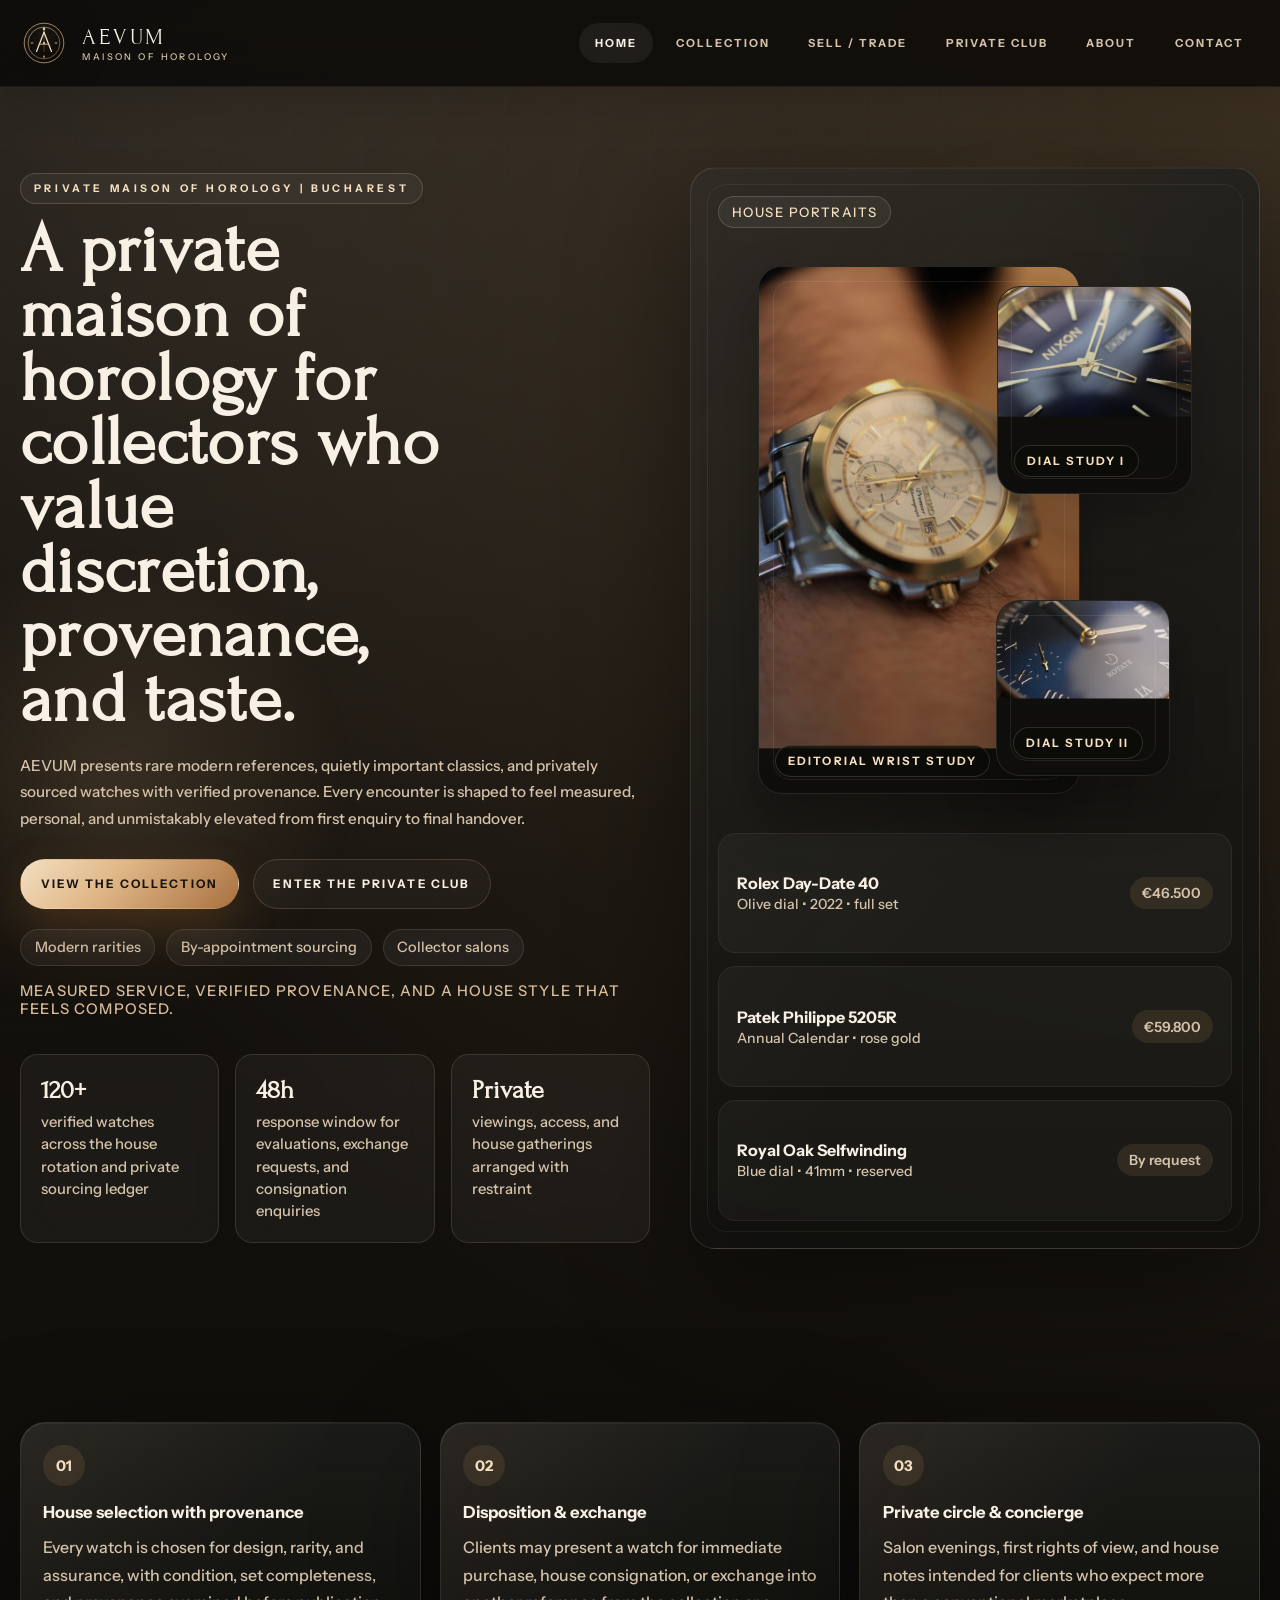
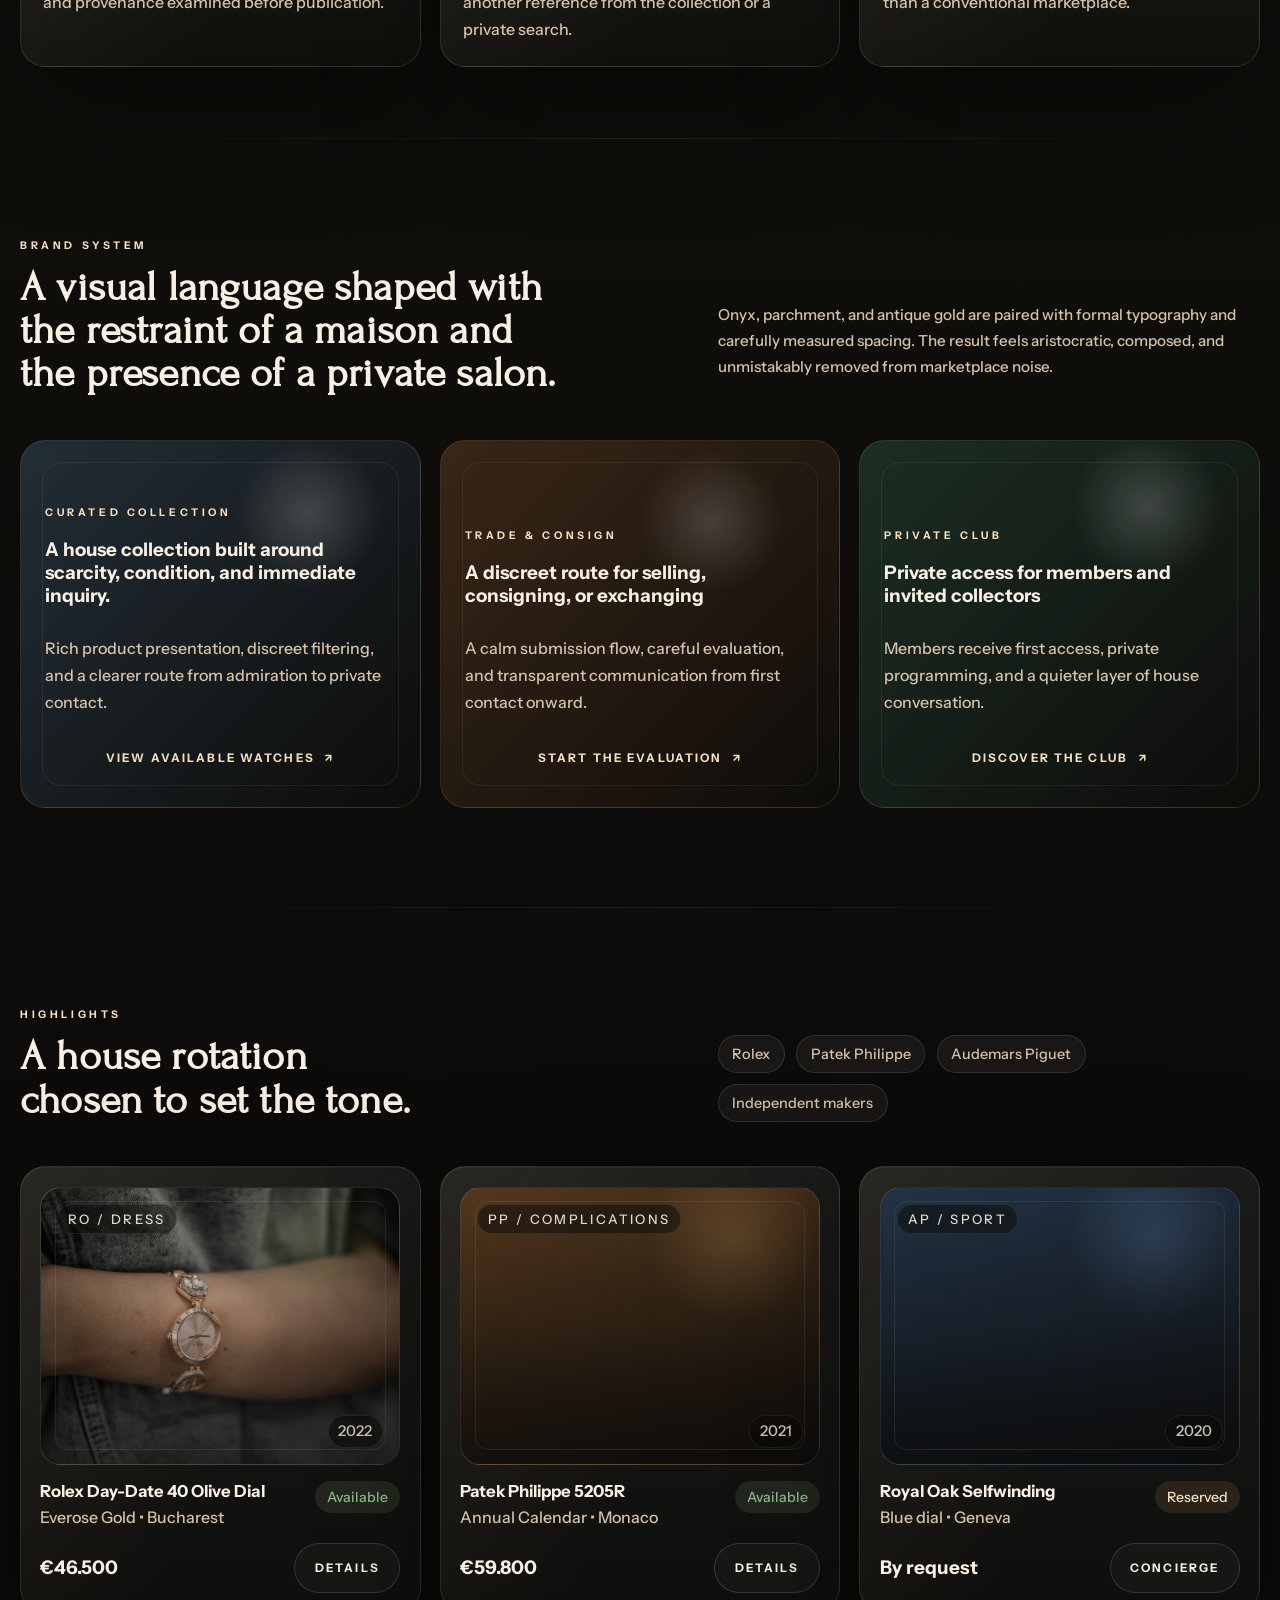
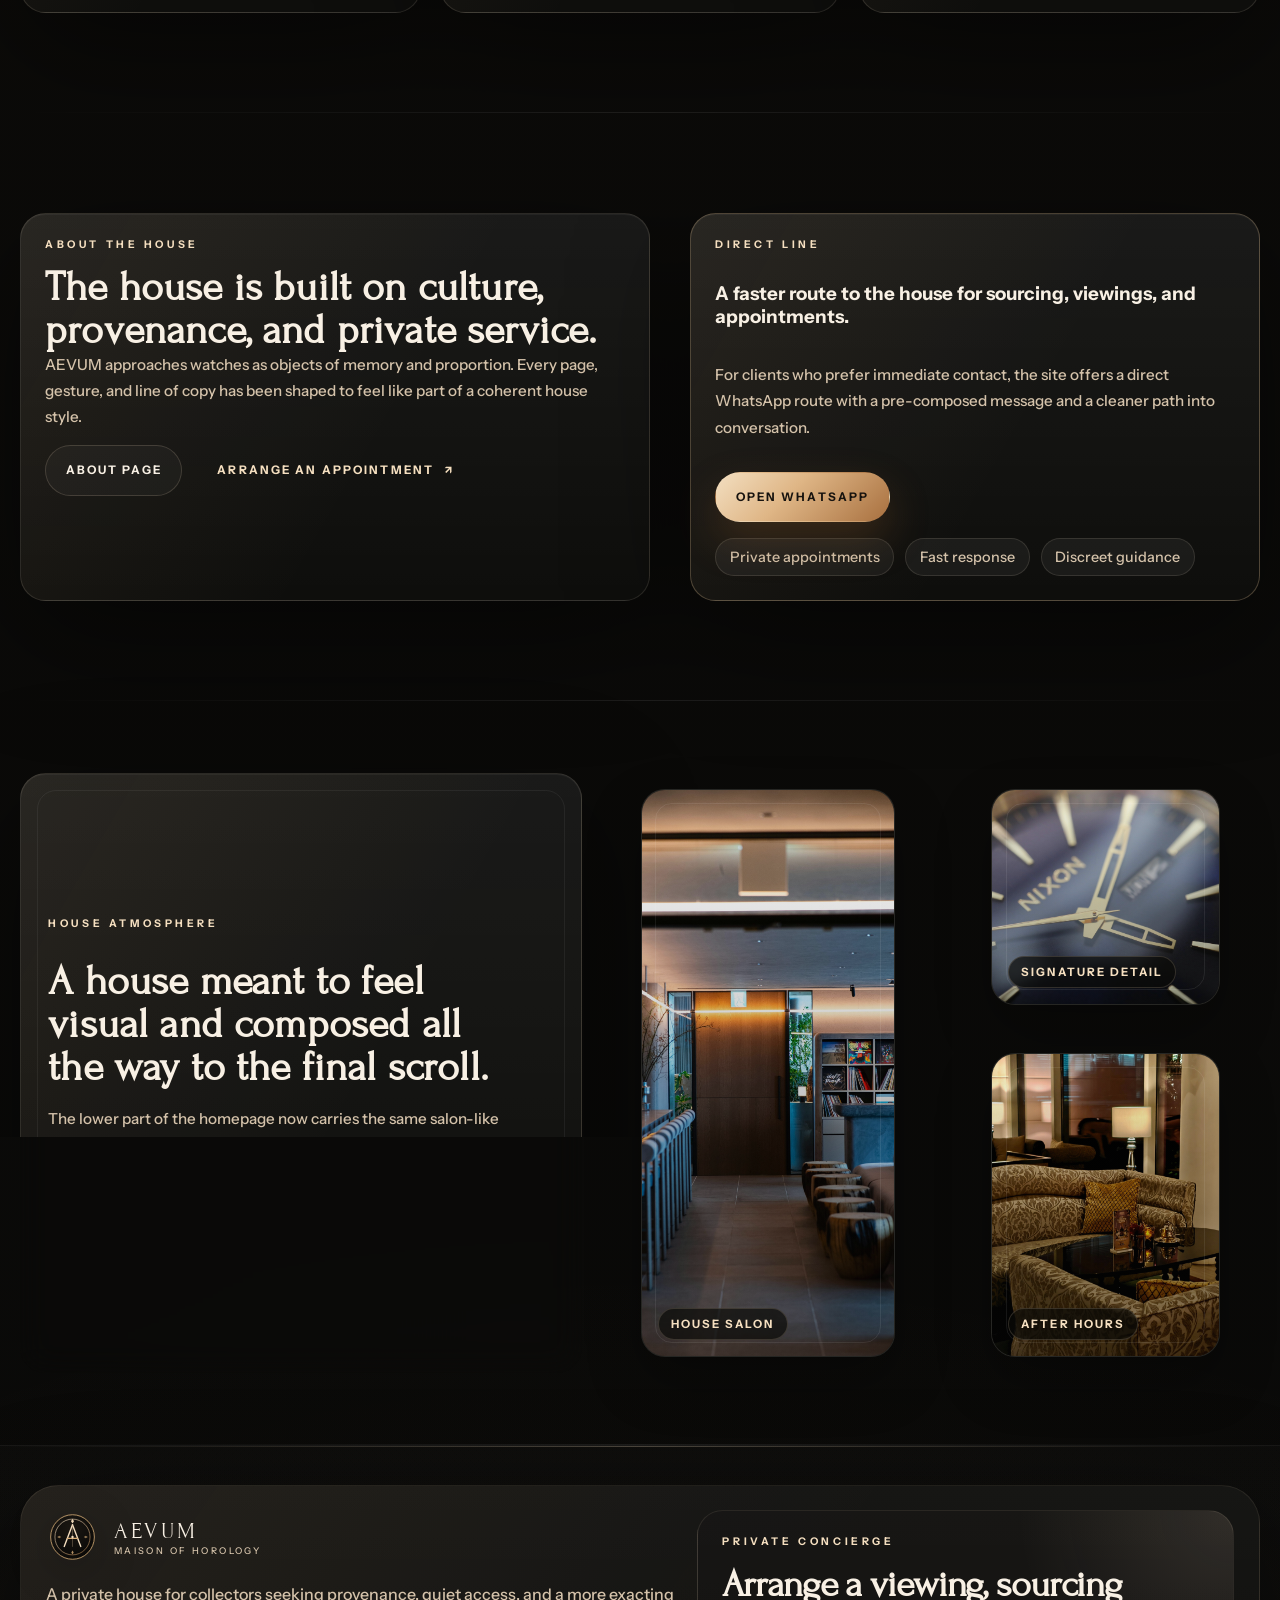
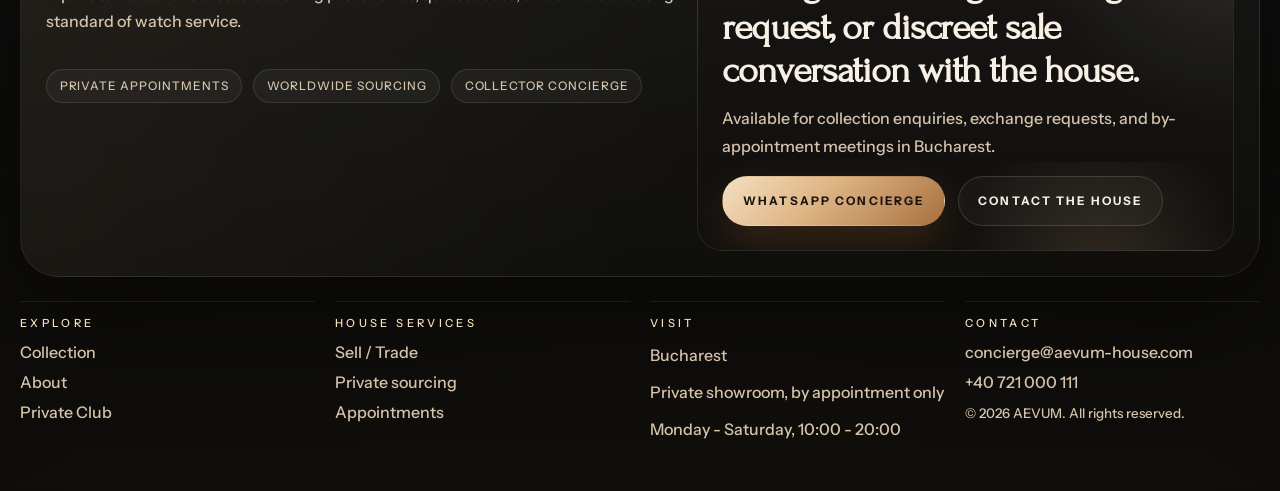
==== commit a152b832: "Refine home hero title and local preview launcher" ====
--- a/index.html
+++ b/index.html
@@ -67,7 +67,7 @@
         <div class="container hero-layout">
           <div class="hero-copy" data-reveal>
             <p class="eyebrow">Private Maison of Horology | Bucharest</p>
-            <h1 class="display home-hero-title">A private maison of horology for collectors who value discretion, provenance, and taste.</h1>
+            <h1 class="display hero-title-compact">A private maison of horology for collectors who value discretion, provenance, and taste.</h1>
             <p class="lead">
               AEVUM presents rare modern references, quietly important classics, and privately sourced
               watches with verified provenance. Every encounter is shaped to feel measured, personal, and
--- a/assets/styles/main.css
+++ b/assets/styles/main.css
@@ -90,10 +90,8 @@
   font-size: clamp(2.9rem, 5.9vw, 5.8rem);
 }
 
-body[data-font-preset="grand"] .home-hero-title {
-  font-size: clamp(2.55rem, 5.1vw, 4.85rem);
-  line-height: 0.98;
-  letter-spacing: -0.045em;
+body[data-font-preset="grand"] .hero-title-compact {
+  font-size: clamp(2.72rem, 5.45vw, 5.35rem);
 }
 
 body[data-font-preset="grand"] .section-title {
@@ -341,14 +339,8 @@
   text-wrap: balance;
 }
 
-.home-hero-title {
-  font-family: "Cormorant Garamond", "Forum", "Prata", "Didot", serif;
-  font-size: clamp(2.7rem, 5.6vw, 5.1rem);
-  font-weight: 600;
-  line-height: 0.96;
-  letter-spacing: -0.04em;
-  max-width: 11.6ch;
-  text-wrap: balance;
+.hero-title-compact {
+  max-width: 12ch;
 }
 
 .section-title {
@@ -1954,12 +1946,6 @@
     font-size: clamp(2.4rem, 15vw, 3.9rem);
   }
 
-  .home-hero-title {
-    font-size: clamp(2.2rem, 13vw, 3.45rem);
-    line-height: 1;
-    max-width: 12ch;
-  }
-
   .section {
     padding: 4rem 0;
   }
